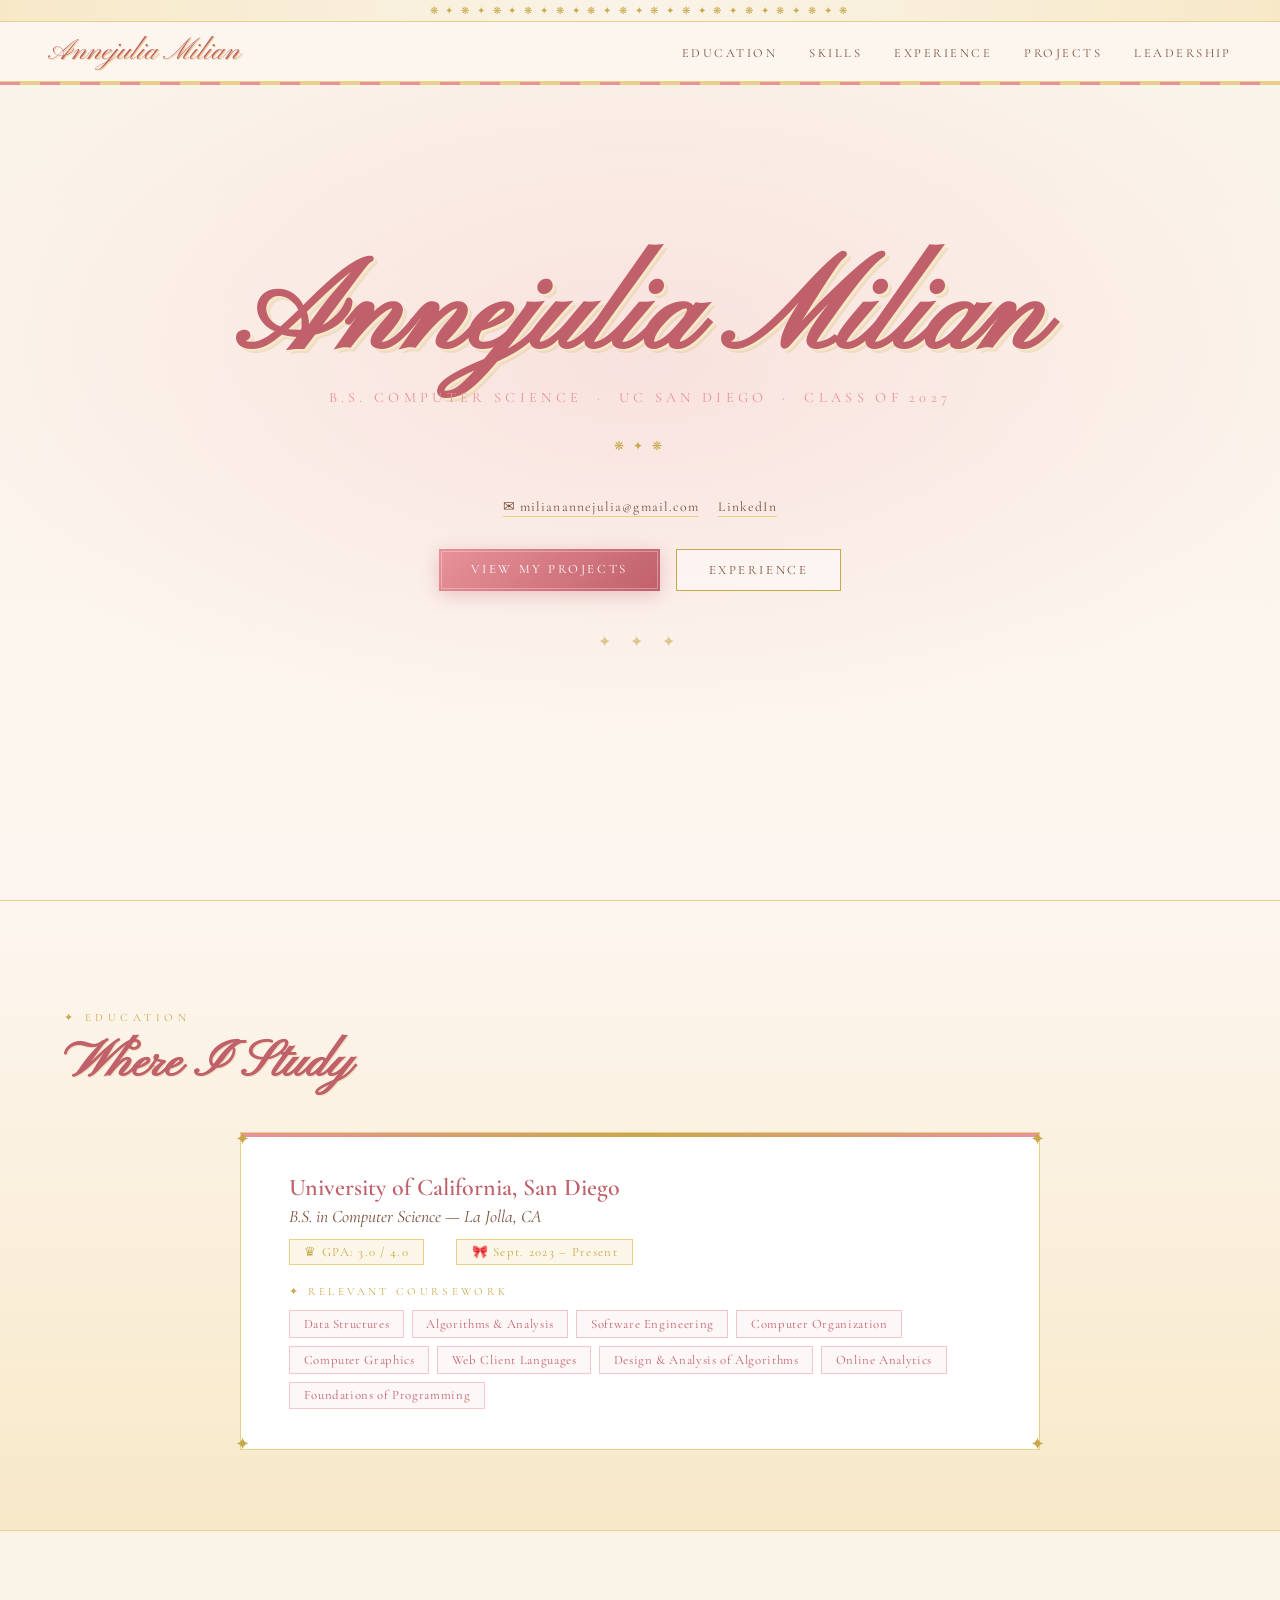
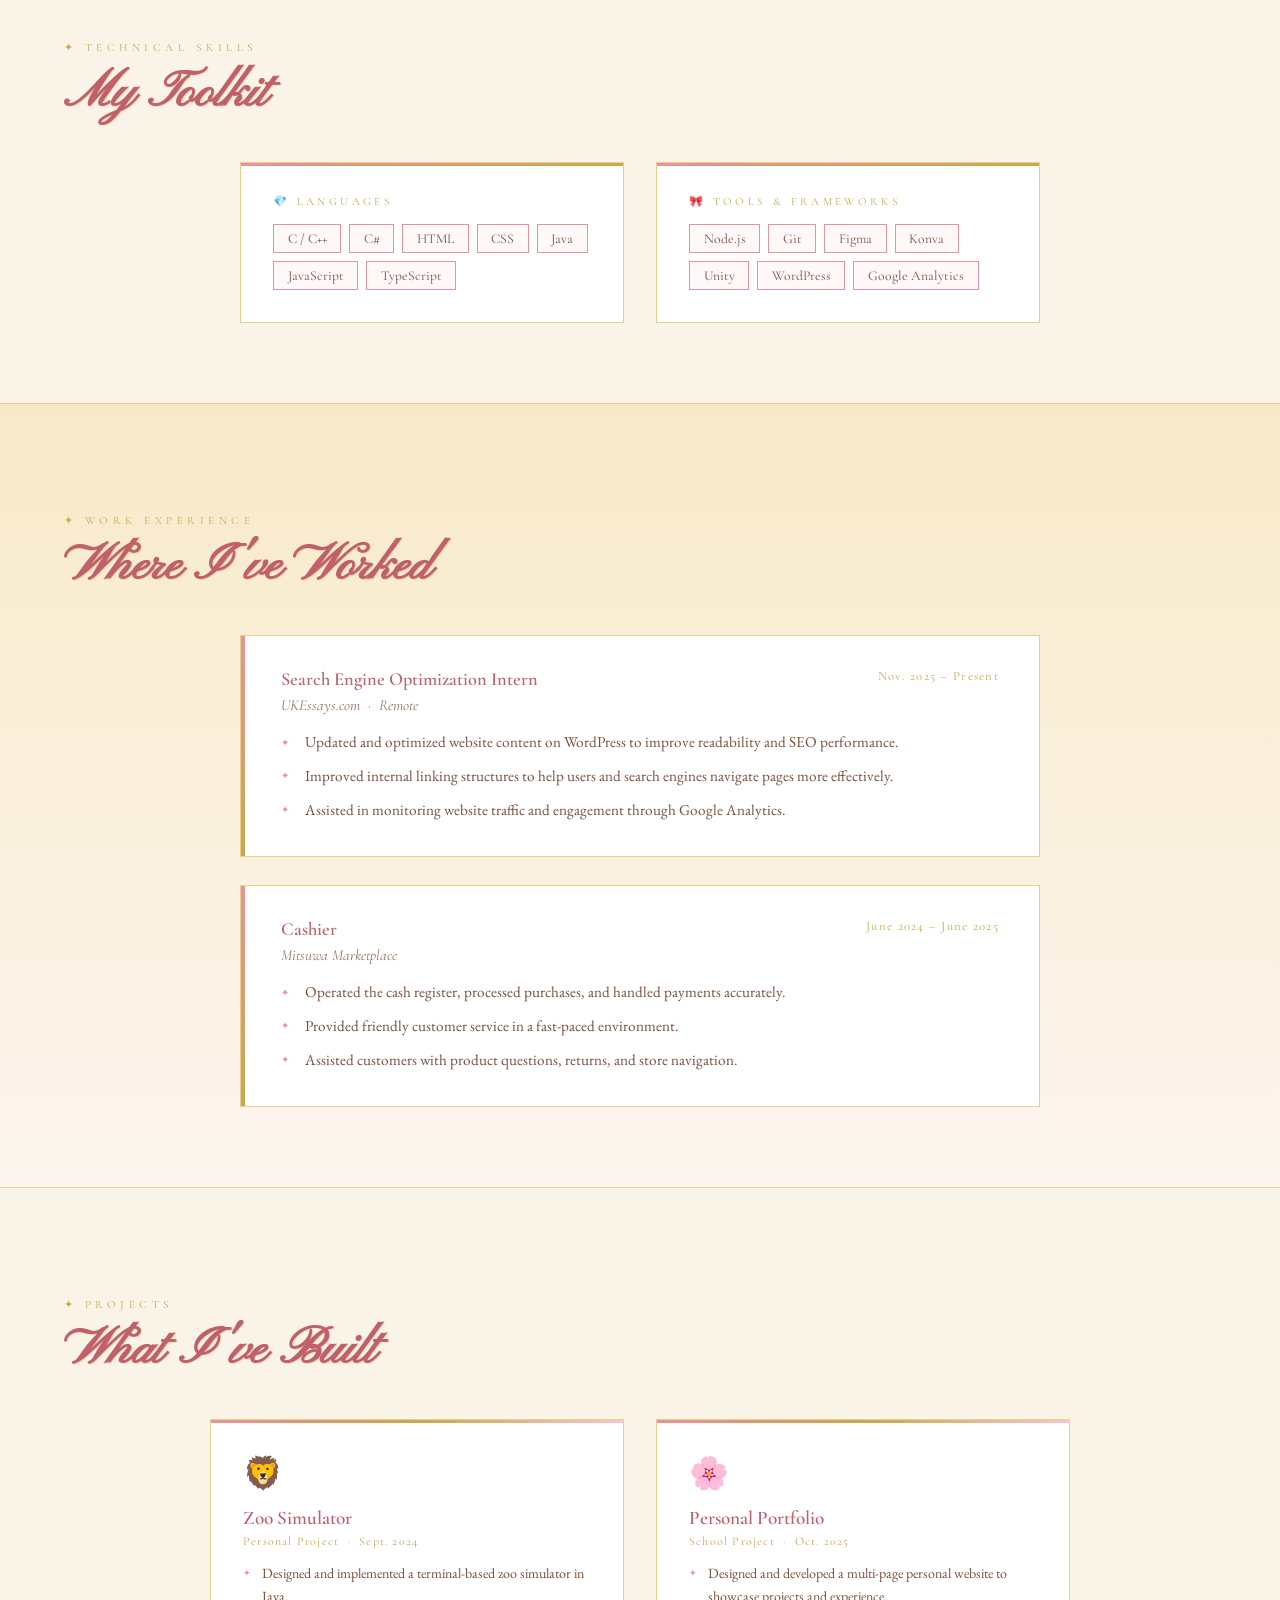
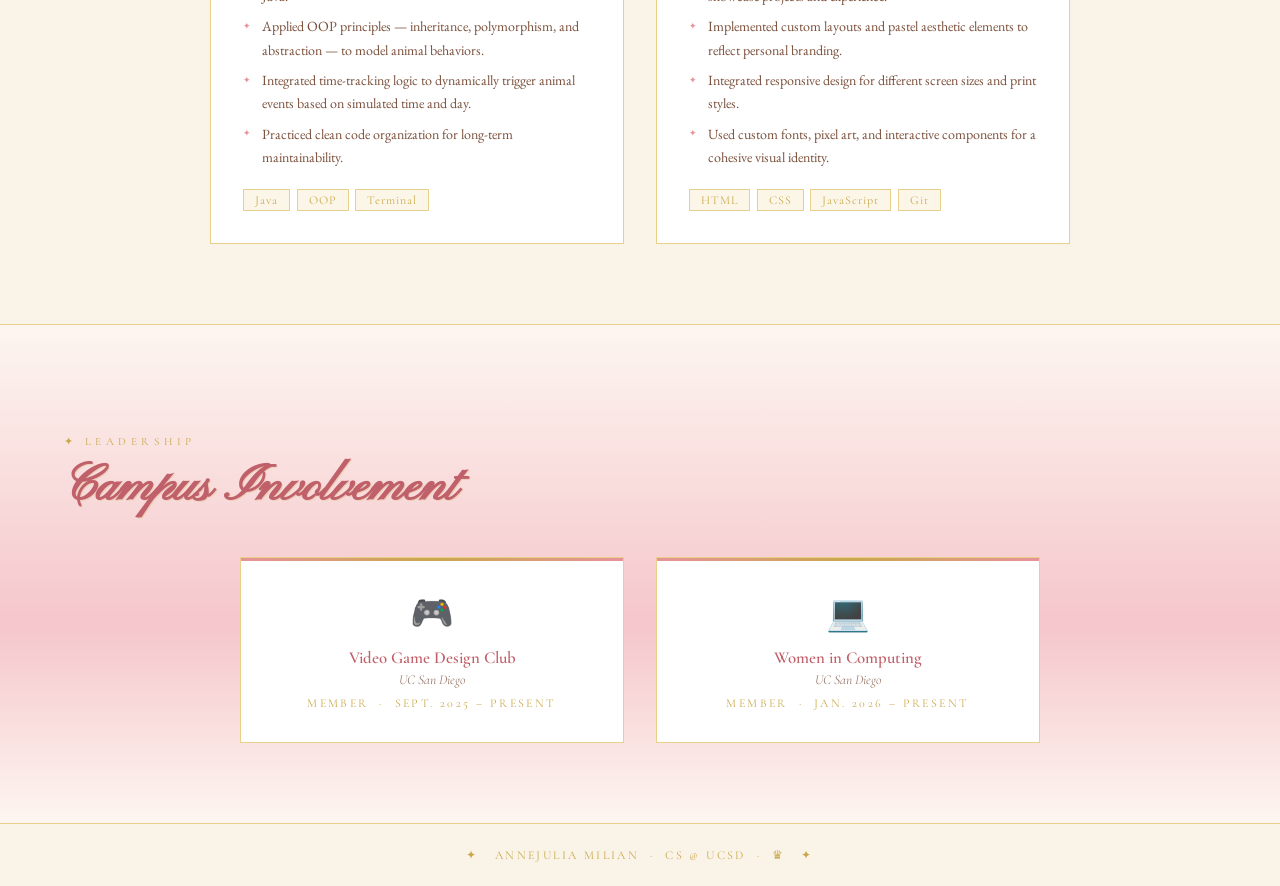
==== index.html @ 778e9aae "Add files via upload" ====
<!DOCTYPE html>
<html lang="en">
<head>
  <meta charset="UTF-8"/>
  <meta name="viewport" content="width=device-width, initial-scale=1.0"/>
  <title>Annejulia Milian Personal Portfolio</title>
  <link href="https://fonts.googleapis.com/css2?family=Cormorant+Garamond:ital,wght@0,300;0,400;0,600;1,300;1,400&family=EB+Garamond:ital,wght@0,400;1,400&family=Pinyon+Script&display=swap" rel="stylesheet"/>
  <link rel="stylesheet" href="./stylesheet.css">
  <link rel="icon" type="image/x-icon" href="./favicon.ico">
</head>
<body>
  <nav>
    <a href="#hero" class="nav-logo">Annejulia Milian</a>
    <ul class="nav-links">
      <li><a href="#education">Education</a></li>
      <li><a href="#skills">Skills</a></li>
      <li><a href="#experience">Experience</a></li>
      <li><a href="#projects">Projects</a></li>
      <li><a href="#leadership">Leadership</a></li>
    </ul>
  </nav>

  <!-- HERO -->
  <section id="hero">
    <h1>Annejulia Milian</h1>
    <p class="hero-sub">B.S. Computer Science &nbsp;·&nbsp; UC San Diego &nbsp;·&nbsp; Class of 2027</p>

    <div class="hero-divider">
      <span class="divider-gem">❋ ✦ ❋</span>
    </div>

    <div class="hero-contact fade-up delay-1">
      <a href="mailto:milianannejulia@gmail.com">✉ milianannejulia@gmail.com</a>
      <a href="https://www.linkedin.com/in/annejulia-milian-a82b42223/">LinkedIn</a>
    </div>

    <div class="nav-cta-row fade-up delay-2">
      <a href="#projects" class="btn btn-filled">View My Projects</a>
      <a href="#experience" class="btn btn-outline">Experience</a>
    </div>
    <div class="ornament" style="margin-top:2.5rem">✦ ✦ ✦</div>
  </section>

  <!-- EDUCATION -->
  <section id="education">
    <p class="section-label fade-up">✦ Education</p>
    <h2 class="section-title fade-up delay-1">Where I Study</h2>
    <div class="edu-card fade-up delay-2">
      <span class="corner tl">✦</span>
      <span class="corner tr">✦</span>
      <span class="corner bl">✦</span>
      <span class="corner br">✦</span>
      <div class="edu-school">University of California, San Diego</div>
      <div class="edu-degree">B.S. in Computer Science — La Jolla, CA</div>
      <div class="edu-meta">
        <span class="meta-pill">♛ GPA: 3.0 / 4.0</span>
        <span class="meta-pill">🎀 Sept. 2023 – Present</span>
      </div>
      <div class="courses-label">✦ Relevant Coursework</div>
      <div class="course-tags">
        <span class="course-tag">Data Structures</span>
        <span class="course-tag">Algorithms & Analysis</span>
        <span class="course-tag">Software Engineering</span>
        <span class="course-tag">Computer Organization</span>
        <span class="course-tag">Computer Graphics</span>
        <span class="course-tag">Web Client Languages</span>
        <span class="course-tag">Design & Analysis of Algorithms</span>
        <span class="course-tag">Online Analytics</span>
        <span class="course-tag">Foundations of Programming</span>
      </div>
    </div>
  </section>

  <!-- SKILLS -->
  <section id="skills">
    <p class="section-label fade-up">✦ Technical Skills</p>
    <h2 class="section-title fade-up delay-1">My Toolkit</h2>
    <div class="skills-grid">
      <div class="skill-card fade-up delay-1">
        <div class="skill-card-title">💎 Languages</div>
        <div class="skill-list">
          <span class="skill-badge">C / C++</span>
          <span class="skill-badge">C#</span>
          <span class="skill-badge">HTML</span>
          <span class="skill-badge">CSS</span>
          <span class="skill-badge">Java</span>
          <span class="skill-badge">JavaScript</span>
          <span class="skill-badge">TypeScript</span>
        </div>
      </div>
      <div class="skill-card fade-up delay-2">
        <div class="skill-card-title">🎀 Tools & Frameworks</div>
        <div class="skill-list">
          <span class="skill-badge">Node.js</span>
          <span class="skill-badge">Git</span>
          <span class="skill-badge">Figma</span>
          <span class="skill-badge">Konva</span>
          <span class="skill-badge">Unity</span>
          <span class="skill-badge">WordPress</span>
          <span class="skill-badge">Google Analytics</span>
        </div>
      </div>
    </div>
  </section>

  <!-- EXPERIENCE -->
  <section id="experience">
    <p class="section-label fade-up">✦ Work Experience</p>
    <h2 class="section-title fade-up delay-1">Where I've Worked</h2>
    <div class="exp-list">

      <div class="exp-card fade-up delay-1">
        <div class="exp-header">
          <span class="exp-role">Search Engine Optimization Intern</span>
          <span class="exp-date">Nov. 2025 – Present</span>
        </div>
        <div class="exp-company">UKEssays.com &nbsp;·&nbsp; Remote</div>
        <ul class="exp-bullets">
          <li>Updated and optimized website content on WordPress to improve readability and SEO performance.</li>
          <li>Improved internal linking structures to help users and search engines navigate pages more effectively.</li>
          <li>Assisted in monitoring website traffic and engagement through Google Analytics.</li>
        </ul>
      </div>

      <div class="exp-card fade-up delay-2">
        <div class="exp-header">
          <span class="exp-role">Cashier</span>
          <span class="exp-date">June 2024 – June 2025</span>
        </div>
        <div class="exp-company">Mitsuwa Marketplace</div>
        <ul class="exp-bullets">
          <li>Operated the cash register, processed purchases, and handled payments accurately.</li>
          <li>Provided friendly customer service in a fast-paced environment.</li>
          <li>Assisted customers with product questions, returns, and store navigation.</li>
        </ul>
      </div>

    </div>
  </section>

  <!-- PROJECTS -->
  <section id="projects">
    <p class="section-label fade-up">✦ Projects</p>
    <h2 class="section-title fade-up delay-1">What I've Built</h2>
    <div class="proj-grid">

      <div class="proj-card fade-up delay-1">
        <span class="proj-icon">🦁</span>
        <div class="proj-title">Zoo Simulator</div>
        <div class="proj-date">Personal Project &nbsp;·&nbsp; Sept. 2024</div>
        <ul class="proj-bullets">
          <li>Designed and implemented a terminal-based zoo simulator in Java.</li>
          <li>Applied OOP principles — inheritance, polymorphism, and abstraction — to model animal behaviors.</li>
          <li>Integrated time-tracking logic to dynamically trigger animal events based on simulated time and day.</li>
          <li>Practiced clean code organization for long-term maintainability.</li>
        </ul>
        <div class="proj-tags">
          <span class="proj-tag">Java</span>
          <span class="proj-tag">OOP</span>
          <span class="proj-tag">Terminal</span>
        </div>
      </div>

      <div class="proj-card fade-up delay-2">
        <span class="proj-icon">🌸</span>
        <div class="proj-title">Personal Portfolio</div>
        <div class="proj-date">School Project &nbsp;·&nbsp; Oct. 2025</div>
        <ul class="proj-bullets">
          <li>Designed and developed a multi-page personal website to showcase projects and experience.</li>
          <li>Implemented custom layouts and pastel aesthetic elements to reflect personal branding.</li>
          <li>Integrated responsive design for different screen sizes and print styles.</li>
          <li>Used custom fonts, pixel art, and interactive components for a cohesive visual identity.</li>
        </ul>
        <div class="proj-tags">
          <span class="proj-tag">HTML</span>
          <span class="proj-tag">CSS</span>
          <span class="proj-tag">JavaScript</span>
          <span class="proj-tag">Git</span>
        </div>
      </div>

    </div>
  </section>

  <!-- LEADERSHIP -->
  <section id="leadership">
    <p class="section-label fade-up">✦ Leadership</p>
    <h2 class="section-title fade-up delay-1">Campus Involvement</h2>
    <div class="lead-grid">

      <div class="lead-card fade-up delay-1">
        <span class="lead-icon">🎮</span>
        <div class="lead-org">Video Game Design Club</div>
        <div class="lead-school">UC San Diego</div>
        <div class="lead-role">Member &nbsp;·&nbsp; Sept. 2025 – Present</div>
      </div>

      <div class="lead-card fade-up delay-2">
        <span class="lead-icon">💻</span>
        <div class="lead-org">Women in Computing</div>
        <div class="lead-school">UC San Diego</div>
        <div class="lead-role">Member &nbsp;·&nbsp; Jan. 2026 – Present</div>
      </div>

    </div>
  </section>

  <footer>
    <p>✦ &nbsp; Annejulia Milian &nbsp;·&nbsp; CS @ UCSD &nbsp;·&nbsp; ♛ &nbsp; ✦</p>
  </footer>

  <script>
    const observer = new IntersectionObserver((entries) => {
      entries.forEach(entry => {
        if (entry.isIntersecting) {
          entry.target.style.animationPlayState = 'running';
          observer.unobserve(entry.target);
        }
      });
    }, { threshold: 0.12 });

    document.querySelectorAll('.fade-up').forEach(el => observer.observe(el));
  </script>
</body>
</html>
---- stylesheet.css ----
:root {
      --blush: #f5c6cb;
      --rose: #e8929a;
      --deep-rose: #c0606a;
      --cream: #fdf6f0;
      --ivory: #faf3e8;
      --gold: #c9a84c;
      --gold-light: #e8d08a;
      --champagne: #f7e9c8;
      --brown: #7a4f3a;
      --lace: rgba(255,255,255,0.6);
    }

    *, *::before, *::after { box-sizing: border-box; margin: 0; padding: 0; }
    html { scroll-behavior: smooth; }

    body {
      background-color: var(--cream);
      color: var(--brown);
      font-family: 'EB Garamond', serif;
      cursor: url("data:image/svg+xml,%3Csvg xmlns='http://www.w3.org/2000/svg' width='24' height='24'%3E%3Ccircle cx='12' cy='12' r='4' fill='%23e8929a' opacity='0.8'/%3E%3Ccircle cx='12' cy='12' r='7' stroke='%23c9a84c' stroke-width='1' fill='none'/%3E%3C/svg%3E") 12 12, auto;
      overflow-x: hidden;
    }

    body::before {
      content: '';
      position: fixed;
      inset: 0;
      background-image:
        radial-gradient(circle at 20% 20%, rgba(232,146,154,0.08) 0%, transparent 50%),
        radial-gradient(circle at 80% 80%, rgba(201,168,76,0.06) 0%, transparent 50%);
      pointer-events: none;
      z-index: 0;
    }

    body::after {
      content: '❋ ✦ ❋ ✦ ❋ ✦ ❋ ✦ ❋ ✦ ❋ ✦ ❋ ✦ ❋ ✦ ❋ ✦ ❋ ✦ ❋ ✦ ❋ ✦ ❋ ✦ ❋';
      position: fixed;
      top: 0; left: 0; right: 0;
      text-align: center;
      font-size: 0.6rem;
      color: var(--gold);
      letter-spacing: 0.3em;
      padding: 4px 0;
      background: linear-gradient(90deg, var(--champagne), var(--ivory), var(--champagne));
      border-bottom: 1px solid var(--gold-light);
      z-index: 200;
    }

    /* ── PEARLS ── */
    .pearl {
      position: fixed;
      border-radius: 50%;
      background: radial-gradient(circle at 35% 35%, #fff 0%, var(--blush) 40%, #d4a0a6 100%);
      box-shadow: inset -2px -2px 4px rgba(0,0,0,0.1), 0 2px 8px rgba(232,146,154,0.3);
      animation: float-pearl linear infinite;
      pointer-events: none;
      z-index: 1;
      opacity: 0;
    }
    .pearl:nth-child(1)  { width:12px; height:12px; left:5%;  animation-duration:18s; animation-delay:0s;  }
    .pearl:nth-child(2)  { width:8px;  height:8px;  left:15%; animation-duration:22s; animation-delay:3s;  }
    .pearl:nth-child(3)  { width:14px; height:14px; left:28%; animation-duration:16s; animation-delay:6s;  }
    .pearl:nth-child(4)  { width:6px;  height:6px;  left:42%; animation-duration:20s; animation-delay:1s;  }
    .pearl:nth-child(5)  { width:10px; height:10px; left:58%; animation-duration:24s; animation-delay:4s;  }
    .pearl:nth-child(6)  { width:16px; height:16px; left:68%; animation-duration:19s; animation-delay:8s;  }
    .pearl:nth-child(7)  { width:7px;  height:7px;  left:78%; animation-duration:21s; animation-delay:2s;  }
    .pearl:nth-child(8)  { width:11px; height:11px; left:88%; animation-duration:17s; animation-delay:5s;  }

    @keyframes float-pearl {
      0%   { bottom:-20px; opacity:0; transform:translateX(0); }
      10%  { opacity:0.7; }
      90%  { opacity:0.5; }
      100% { bottom:110vh; opacity:0; transform:translateX(25px); }
    }

    /* ── NAV ── */
    nav {
      position: fixed;
      top: 22px; left: 0; right: 0;
      height: 60px;
      display: flex;
      align-items: center;
      justify-content: space-between;
      padding: 0 3rem;
      background: rgba(253,246,240,0.95);
      border-bottom: 1px solid var(--gold-light);
      backdrop-filter: blur(10px);
      z-index: 100;
    }

    nav::after {
      content: '';
      position: absolute;
      bottom: -4px; left: 0; right: 0;
      height: 3px;
      background: repeating-linear-gradient(90deg,
        var(--rose) 0, var(--rose) 20px,
        var(--gold-light) 20px, var(--gold-light) 40px
      );
    }

    .nav-logo {
      font-family: 'Pinyon Script', cursive;
      font-size: 1.9rem;
      color: var(--deep-rose);
      text-decoration: none;
      text-shadow: 1px 1px 0 var(--gold-light);
    }

    .nav-links { display:flex; gap:2rem; list-style:none; }

    .nav-links a {
      font-family: 'Cormorant Garamond', serif;
      font-size: 0.78rem;
      letter-spacing: 0.2em;
      text-transform: uppercase;
      color: var(--brown);
      text-decoration: none;
      position: relative;
      transition: color 0.3s;
    }

    .nav-links a::after {
      content: '';
      position: absolute;
      bottom: -3px; left: 0; right: 0;
      height: 1px;
      background: var(--rose);
      transform: scaleX(0);
      transition: transform 0.3s;
    }

    .nav-links a:hover { color: var(--deep-rose); }
    .nav-links a:hover::after { transform: scaleX(1); }

    /* ── SECTIONS ── */
    section {
      position: relative;
      z-index: 2;
      padding: 110px 5vw 5rem;
    }

    section + section { border-top: 1px solid var(--gold-light); }

    .section-label {
      font-family: 'Cormorant Garamond', serif;
      font-size: 0.7rem;
      letter-spacing: 0.4em;
      text-transform: uppercase;
      color: var(--gold);
      margin-bottom: 0.75rem;
    }

    h2.section-title {
      font-family: 'Pinyon Script', cursive;
      font-size: clamp(2.2rem, 4vw, 3.8rem);
      color: var(--deep-rose);
      line-height: 1.1;
      margin-bottom: 2.5rem;
      text-shadow: 1px 1px 0 rgba(201,168,76,0.25);
    }

    .ornament {
      text-align: center;
      color: var(--gold);
      font-size: 1rem;
      letter-spacing: 0.5em;
      margin: 1.5rem 0;
      opacity: 0.6;
    }

    /* ── HERO ── */
    #hero {
      min-height: 100vh;
      display: flex;
      flex-direction: column;
      justify-content: center;
      align-items: center;
      text-align: center;
      background:
        radial-gradient(ellipse 80% 60% at 50% 40%, rgba(245,198,203,0.4) 0%, transparent 70%),
        linear-gradient(180deg, var(--ivory) 0%, var(--cream) 100%);
    }

    .crown { font-size: 2.8rem; animation: crown-sway 4s ease-in-out infinite; display:block; margin-bottom:0.4rem; }

    @keyframes crown-sway {
      0%,100% { transform: rotate(-3deg) translateY(0); }
      50%      { transform: rotate(3deg) translateY(-6px); }
    }

    .hero-pretitle {
      font-family: 'Cormorant Garamond', serif;
      font-size: 0.75rem;
      letter-spacing: 0.4em;
      text-transform: uppercase;
      color: var(--gold);
      margin-bottom: 0.8rem;
    }

    h1 {
      font-family: 'Pinyon Script', cursive;
      font-size: clamp(4rem, 10vw, 8.5rem);
      color: var(--deep-rose);
      line-height: 1;
      text-shadow: 2px 2px 0 var(--champagne), 4px 4px 0 rgba(201,168,76,0.2);
      animation: fadeUp 1.2s ease both;
    }

    .hero-sub {
      font-family: 'Cormorant Garamond', serif;
      font-size: 0.9rem;
      letter-spacing: 0.3em;
      color: var(--rose);
      text-transform: uppercase;
      margin: 0.4rem 0 1.5rem;
      animation: fadeUp 1.2s ease 0.2s both;
    }

    .hero-divider {
      display: flex; align-items: center; justify-content: center;
      gap: 1rem; margin: 0.5rem auto 1.5rem; max-width: 360px;
    }
    .hero-divider::before, .hero-divider::after {
      content: ''; flex:1; height:1px;
      background: linear-gradient(90deg, transparent, var(--gold), transparent);
    }
    .divider-gem { color: var(--gold); font-size: 0.75rem; letter-spacing: 0.3em; }

    .hero-contact {
      display: flex;
      flex-wrap: wrap;
      justify-content: center;
      gap: 1.2rem;
      margin: 1.25rem 0 2rem;
      animation: fadeUp 1.2s ease 0.4s both;
    }

    .hero-contact a {
      font-family: 'Cormorant Garamond', serif;
      font-size: 0.85rem;
      letter-spacing: 0.08em;
      color: var(--brown);
      text-decoration: none;
      border-bottom: 1px solid var(--gold-light);
      padding-bottom: 1px;
      transition: color 0.2s, border-color 0.2s;
    }
    .hero-contact a:hover { color: var(--deep-rose); border-color: var(--rose); }

    .nav-cta-row {
      display: flex; gap: 1rem; flex-wrap: wrap; justify-content: center;
      animation: fadeUp 1.2s ease 0.5s both;
    }

    .btn {
      display: inline-block;
      padding: 0.75rem 2rem;
      font-family: 'Cormorant Garamond', serif;
      font-size: 0.8rem;
      letter-spacing: 0.2em;
      text-transform: uppercase;
      text-decoration: none;
      transition: transform 0.2s, box-shadow 0.2s;
      position: relative;
    }

    .btn-filled {
      background: linear-gradient(135deg, var(--rose), var(--deep-rose));
      color: white;
      box-shadow: 0 4px 18px rgba(192,96,106,0.3);
    }
    .btn-filled::before { content:''; position:absolute; inset:2px; border:1px solid rgba(255,255,255,0.3); }
    .btn-filled:hover { transform:translateY(-2px); box-shadow:0 8px 24px rgba(192,96,106,0.4); }

    .btn-outline {
      border: 1px solid var(--gold);
      color: var(--brown);
      background: rgba(255,255,255,0.4);
    }
    .btn-outline:hover { background: var(--champagne); transform:translateY(-2px); }

    /* ── EDUCATION ── */
    #education {
      background: linear-gradient(180deg, var(--cream) 0%, var(--champagne) 100%);
    }

    .edu-card {
      max-width: 800px;
      margin: 0 auto;
      background: white;
      border: 1px solid var(--gold-light);
      padding: 2.5rem 3rem;
      position: relative;
    }

    .edu-card::before {
      content: '';
      position: absolute;
      top: 0; left: 0; right: 0;
      height: 4px;
      background: linear-gradient(90deg, var(--rose), var(--gold), var(--rose));
    }

    .corner { position:absolute; color:var(--gold); font-size:1.1rem; }
    .corner.tl { top:-6px; left:-6px; }
    .corner.tr { top:-6px; right:-6px; }
    .corner.bl { bottom:-6px; left:-6px; }
    .corner.br { bottom:-6px; right:-6px; }

    .edu-school {
      font-family: 'Cormorant Garamond', serif;
      font-size: 1.5rem;
      font-weight: 600;
      color: var(--deep-rose);
      margin-bottom: 0.25rem;
    }

    .edu-degree {
      font-family: 'Cormorant Garamond', serif;
      font-style: italic;
      font-size: 1.1rem;
      color: var(--brown);
      margin-bottom: 0.5rem;
    }

    .edu-meta {
      display: flex;
      gap: 2rem;
      margin: 0.75rem 0 1.25rem;
      flex-wrap: wrap;
    }

    .meta-pill {
      display: flex;
      align-items: center;
      gap: 0.4rem;
      font-family: 'Cormorant Garamond', serif;
      font-size: 0.8rem;
      letter-spacing: 0.1em;
      color: var(--gold);
      border: 1px solid var(--gold-light);
      padding: 0.25rem 0.9rem;
      background: rgba(247,233,200,0.4);
    }

    .courses-label {
      font-family: 'Cormorant Garamond', serif;
      font-size: 0.7rem;
      letter-spacing: 0.3em;
      text-transform: uppercase;
      color: var(--gold);
      margin-bottom: 0.75rem;
    }

    .course-tags {
      display: flex;
      flex-wrap: wrap;
      gap: 0.5rem;
    }

    .course-tag {
      padding: 0.3rem 0.85rem;
      border: 1px solid var(--blush);
      background: rgba(245,198,203,0.15);
      font-family: 'Cormorant Garamond', serif;
      font-size: 0.8rem;
      color: var(--deep-rose);
      letter-spacing: 0.05em;
    }

    /* ── SKILLS ── */
    #skills {
      background: var(--ivory);
    }

    .skills-grid {
      display: grid;
      grid-template-columns: 1fr 1fr;
      gap: 2rem;
      max-width: 800px;
      margin: 0 auto;
    }

    .skill-card {
      background: white;
      border: 1px solid var(--gold-light);
      padding: 2rem;
      position: relative;
      transition: transform 0.3s;
    }

    .skill-card:hover { transform: translateY(-4px); }

    .skill-card::before {
      content: '';
      position: absolute;
      top: 0; left: 0; right: 0;
      height: 3px;
      background: linear-gradient(90deg, var(--rose), var(--gold));
    }

    .skill-card-title {
      font-family: 'Cormorant Garamond', serif;
      font-size: 0.7rem;
      letter-spacing: 0.3em;
      text-transform: uppercase;
      color: var(--gold);
      margin-bottom: 1rem;
    }

    .skill-list {
      display: flex;
      flex-wrap: wrap;
      gap: 0.5rem;
    }

    .skill-badge {
      padding: 0.3rem 0.85rem;
      font-family: 'Cormorant Garamond', serif;
      font-size: 0.85rem;
      color: var(--brown);
      border: 1px solid var(--rose);
      background: rgba(245,198,203,0.12);
      transition: background 0.2s, color 0.2s;
    }

    .skill-badge:hover {
      background: var(--rose);
      color: white;
    }

    /* ── EXPERIENCE ── */
    #experience {
      background: linear-gradient(180deg, var(--champagne) 0%, var(--cream) 100%);
    }

    .exp-list {
      max-width: 800px;
      margin: 0 auto;
      display: flex;
      flex-direction: column;
      gap: 1.75rem;
    }

    .exp-card {
      background: white;
      border: 1px solid var(--gold-light);
      padding: 2rem 2.5rem;
      position: relative;
      transition: box-shadow 0.3s;
    }

    .exp-card:hover {
      box-shadow: 0 8px 32px rgba(232,146,154,0.15);
    }

    .exp-card::before {
      content: '';
      position: absolute;
      left: 0; top: 0; bottom: 0;
      width: 4px;
      background: linear-gradient(180deg, var(--rose), var(--gold));
    }

    .exp-header {
      display: flex;
      justify-content: space-between;
      align-items: flex-start;
      flex-wrap: wrap;
      gap: 0.5rem;
      margin-bottom: 0.4rem;
    }

    .exp-role {
      font-family: 'Cormorant Garamond', serif;
      font-size: 1.15rem;
      font-weight: 600;
      color: var(--deep-rose);
    }

    .exp-date {
      font-family: 'Cormorant Garamond', serif;
      font-size: 0.8rem;
      letter-spacing: 0.1em;
      color: var(--gold);
      white-space: nowrap;
    }

    .exp-company {
      font-family: 'Cormorant Garamond', serif;
      font-style: italic;
      font-size: 0.95rem;
      color: var(--brown);
      margin-bottom: 1rem;
      opacity: 0.8;
    }

    .exp-bullets {
      list-style: none;
      display: flex;
      flex-direction: column;
      gap: 0.5rem;
    }

    .exp-bullets li {
      font-size: 0.95rem;
      line-height: 1.7;
      padding-left: 1.5rem;
      position: relative;
      color: var(--brown);
    }

    .exp-bullets li::before {
      content: '✦';
      position: absolute;
      left: 0;
      color: var(--rose);
      font-size: 0.6rem;
      top: 0.45em;
    }

    /* ── PROJECTS ── */
    #projects {
      background: var(--ivory);
    }

    .proj-grid {
      display: grid;
      grid-template-columns: 1fr 1fr;
      gap: 2rem;
      max-width: 860px;
      margin: 0 auto;
    }

    .proj-card {
      background: white;
      border: 1px solid var(--gold-light);
      padding: 2rem;
      position: relative;
      transition: transform 0.3s, box-shadow 0.3s;
    }

    .proj-card:hover {
      transform: translateY(-5px);
      box-shadow: 0 12px 36px rgba(192,96,106,0.15);
    }

    .proj-card::before {
      content: '';
      position: absolute;
      top: 0; left: 0; right: 0;
      height: 3px;
      background: linear-gradient(90deg, var(--rose), var(--gold), var(--blush));
    }

    .proj-icon { font-size: 2rem; margin-bottom: 0.75rem; display: block; }

    .proj-title {
      font-family: 'Cormorant Garamond', serif;
      font-size: 1.2rem;
      font-weight: 600;
      color: var(--deep-rose);
      margin-bottom: 0.25rem;
    }

    .proj-date {
      font-family: 'Cormorant Garamond', serif;
      font-size: 0.75rem;
      letter-spacing: 0.1em;
      color: var(--gold);
      margin-bottom: 0.85rem;
    }

    .proj-bullets {
      list-style: none;
      display: flex;
      flex-direction: column;
      gap: 0.45rem;
      margin-bottom: 1.25rem;
    }

    .proj-bullets li {
      font-size: 0.88rem;
      line-height: 1.65;
      padding-left: 1.2rem;
      position: relative;
      color: var(--brown);
    }

    .proj-bullets li::before {
      content: '✦';
      position: absolute;
      left: 0;
      color: var(--rose);
      font-size: 0.55rem;
      top: 0.45em;
    }

    .proj-tags {
      display: flex;
      flex-wrap: wrap;
      gap: 0.4rem;
    }

    .proj-tag {
      padding: 0.2rem 0.7rem;
      border: 1px solid var(--gold-light);
      background: rgba(247,233,200,0.4);
      font-family: 'Cormorant Garamond', serif;
      font-size: 0.75rem;
      letter-spacing: 0.08em;
      color: var(--gold);
    }

    /* ── LEADERSHIP ── */
    #leadership {
      background: linear-gradient(180deg, var(--cream) 0%, var(--blush) 60%, var(--cream) 100%);
    }

    .lead-grid {
      display: grid;
      grid-template-columns: 1fr 1fr;
      gap: 2rem;
      max-width: 800px;
      margin: 0 auto;
    }

    .lead-card {
      background: white;
      border: 1px solid var(--gold-light);
      padding: 2rem;
      text-align: center;
      position: relative;
      transition: transform 0.3s;
    }

    .lead-card:hover { transform: translateY(-4px); }

    .lead-card::before {
      content: '';
      position: absolute;
      top: 0; left: 0; right: 0;
      height: 3px;
      background: linear-gradient(90deg, var(--rose), var(--gold), var(--rose));
    }

    .lead-icon { font-size: 2.2rem; margin-bottom: 0.75rem; display: block; }

    .lead-org {
      font-family: 'Cormorant Garamond', serif;
      font-size: 1.05rem;
      font-weight: 600;
      color: var(--deep-rose);
      margin-bottom: 0.2rem;
    }

    .lead-school {
      font-family: 'Cormorant Garamond', serif;
      font-style: italic;
      font-size: 0.85rem;
      color: var(--brown);
      opacity: 0.75;
      margin-bottom: 0.5rem;
    }

    .lead-role {
      font-family: 'Cormorant Garamond', serif;
      font-size: 0.75rem;
      letter-spacing: 0.2em;
      text-transform: uppercase;
      color: var(--gold);
    }

    /* ── FOOTER ── */
    footer {
      position: relative;
      z-index: 2;
      background: var(--ivory);
      border-top: 1px solid var(--gold-light);
      text-align: center;
      padding: 1.5rem;
    }

    footer p {
      font-family: 'Cormorant Garamond', serif;
      font-size: 0.75rem;
      letter-spacing: 0.2em;
      color: var(--gold);
      text-transform: uppercase;
    }

    /* ── ANIMATIONS ── */
    @keyframes fadeUp {
      from { opacity:0; transform:translateY(24px); }
      to   { opacity:1; transform:translateY(0); }
    }

    .fade-up { opacity:0; animation: fadeUp 0.8s ease forwards; animation-play-state: paused; }
    .delay-1 { animation-delay: 0.15s; }
    .delay-2 { animation-delay: 0.3s; }
    .delay-3 { animation-delay: 0.45s; }
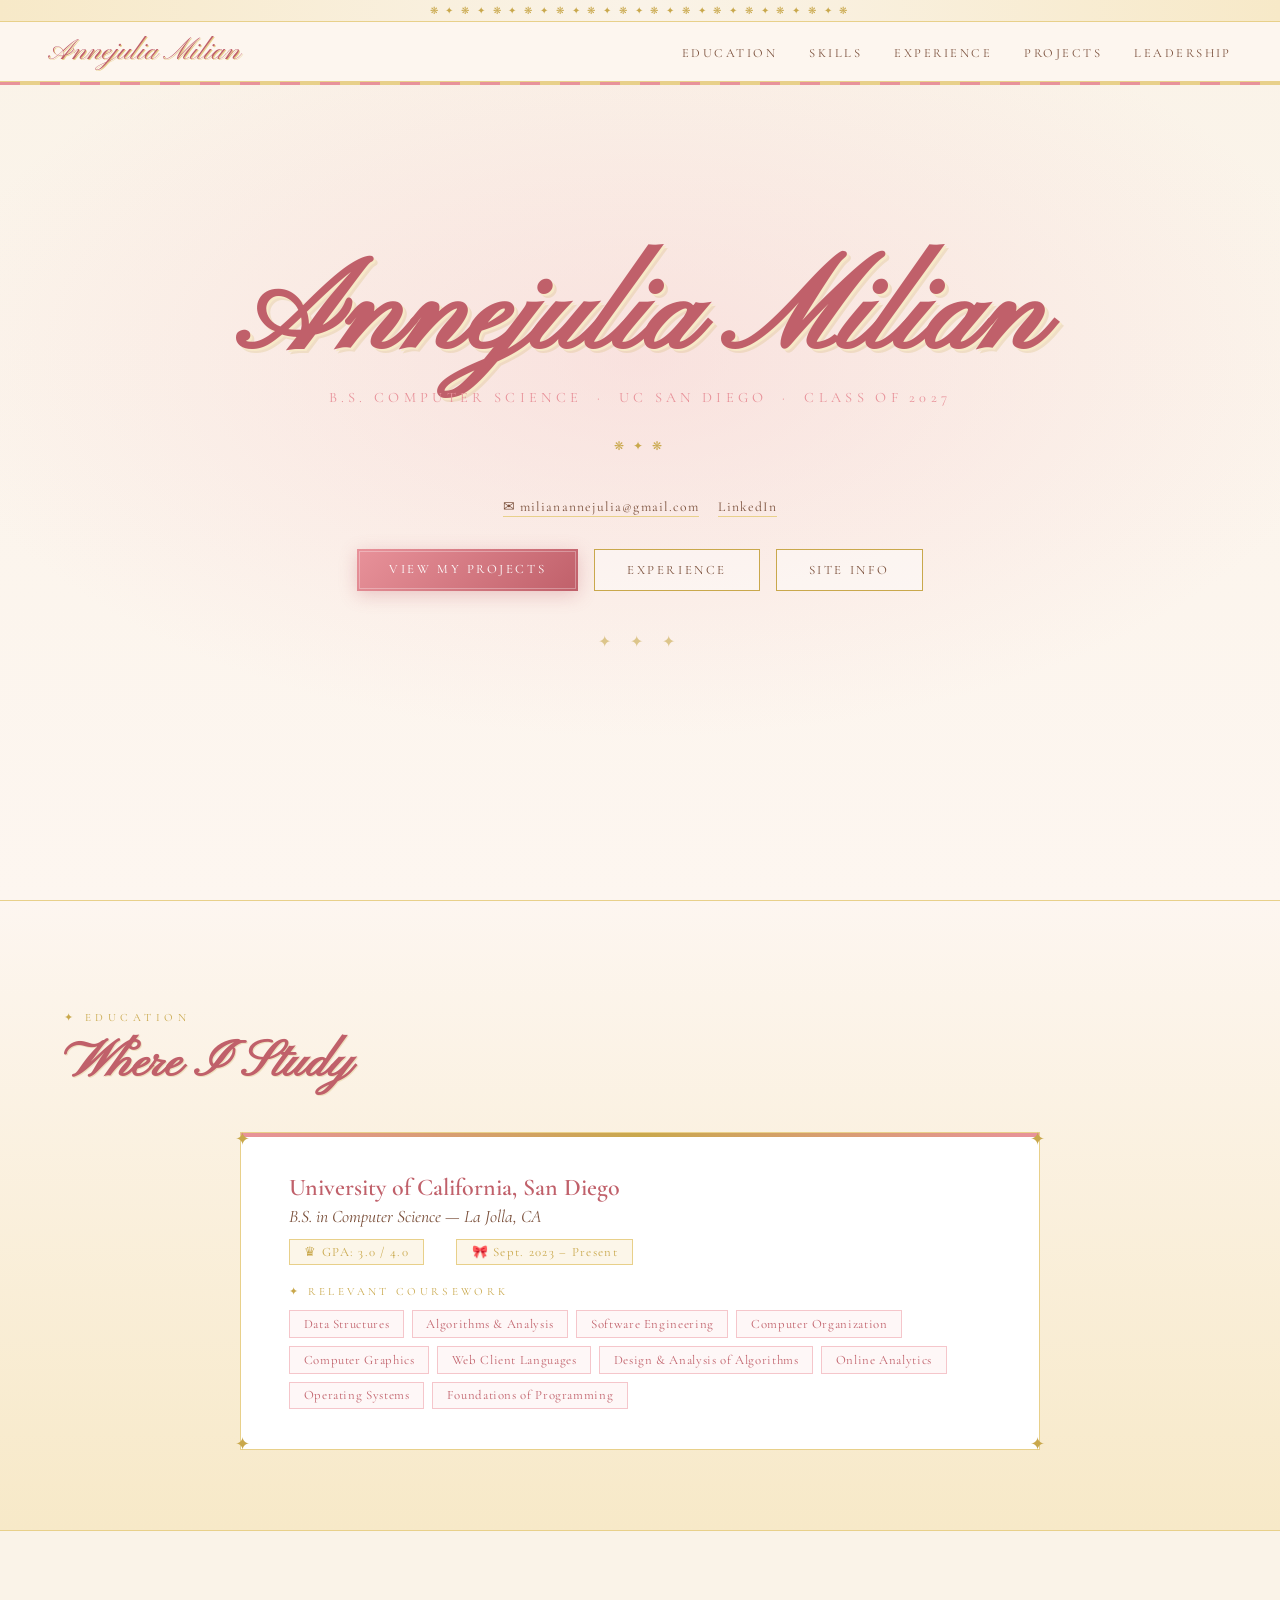
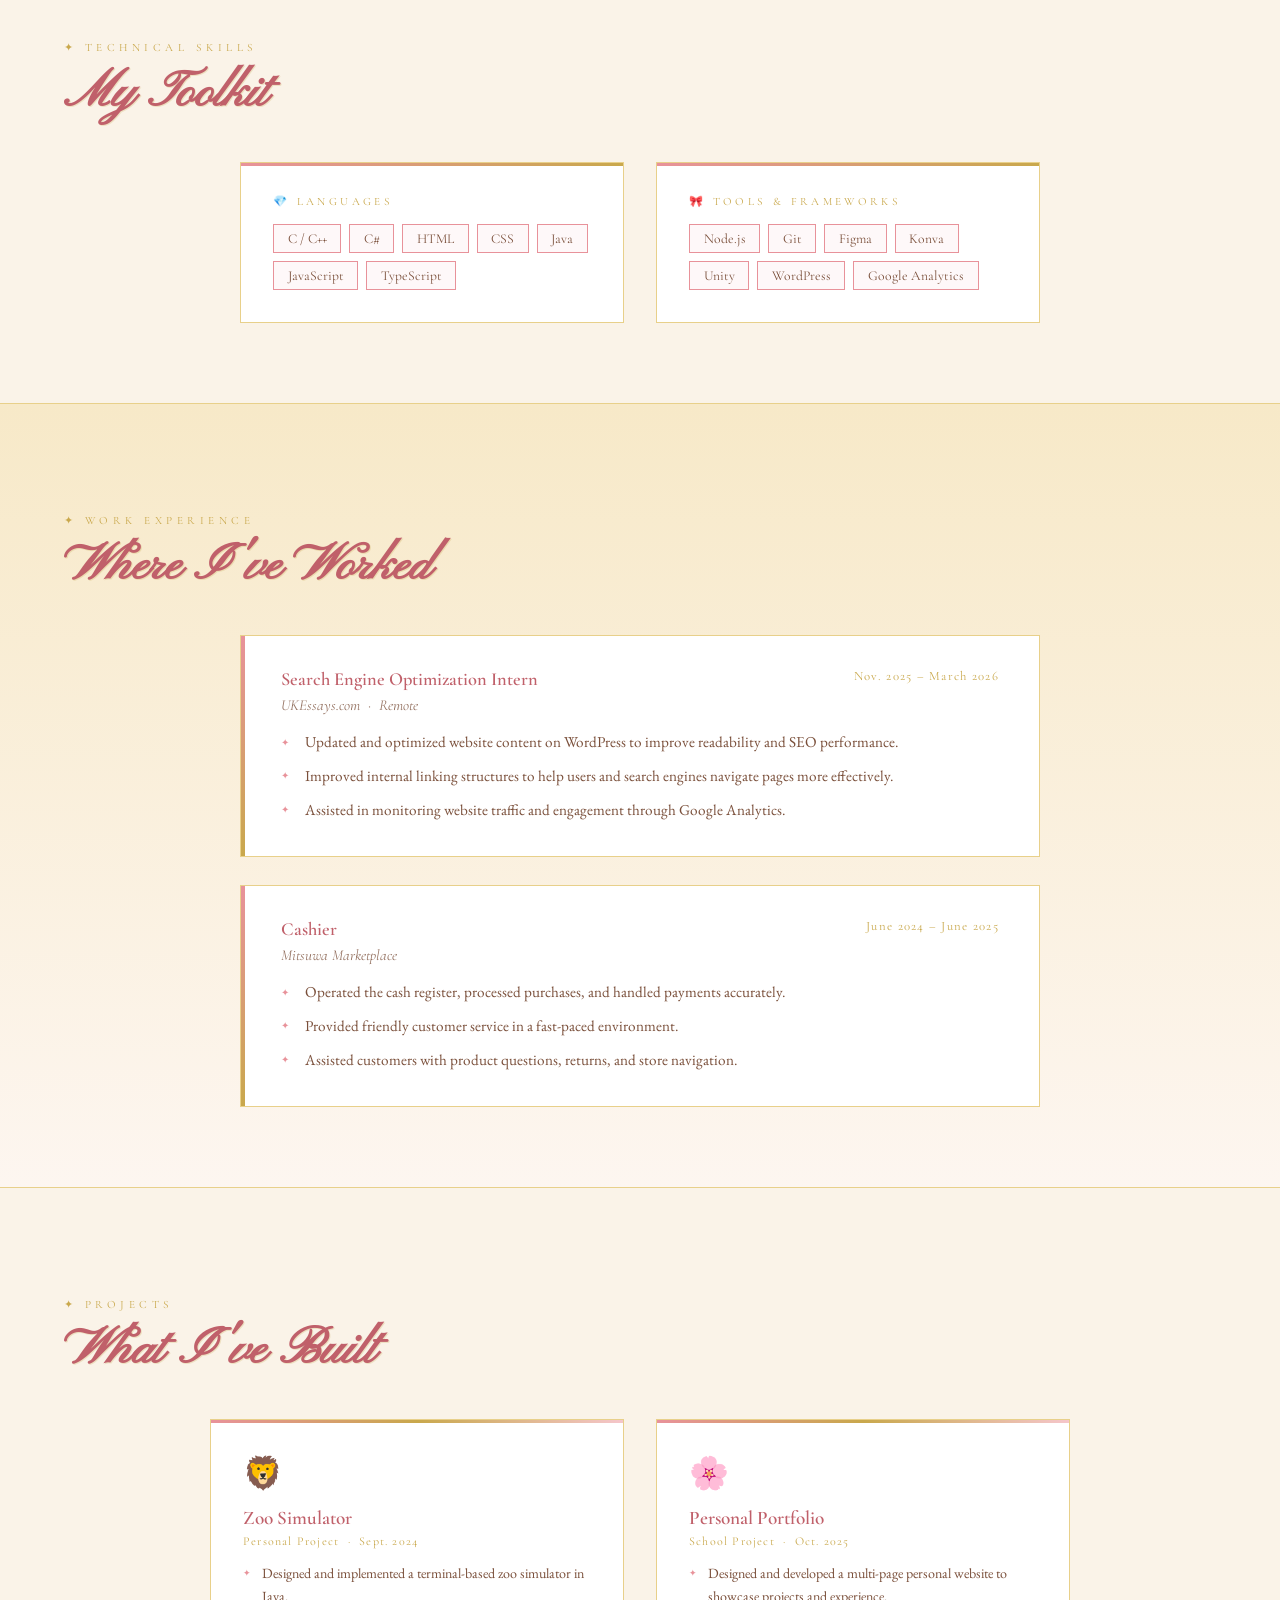
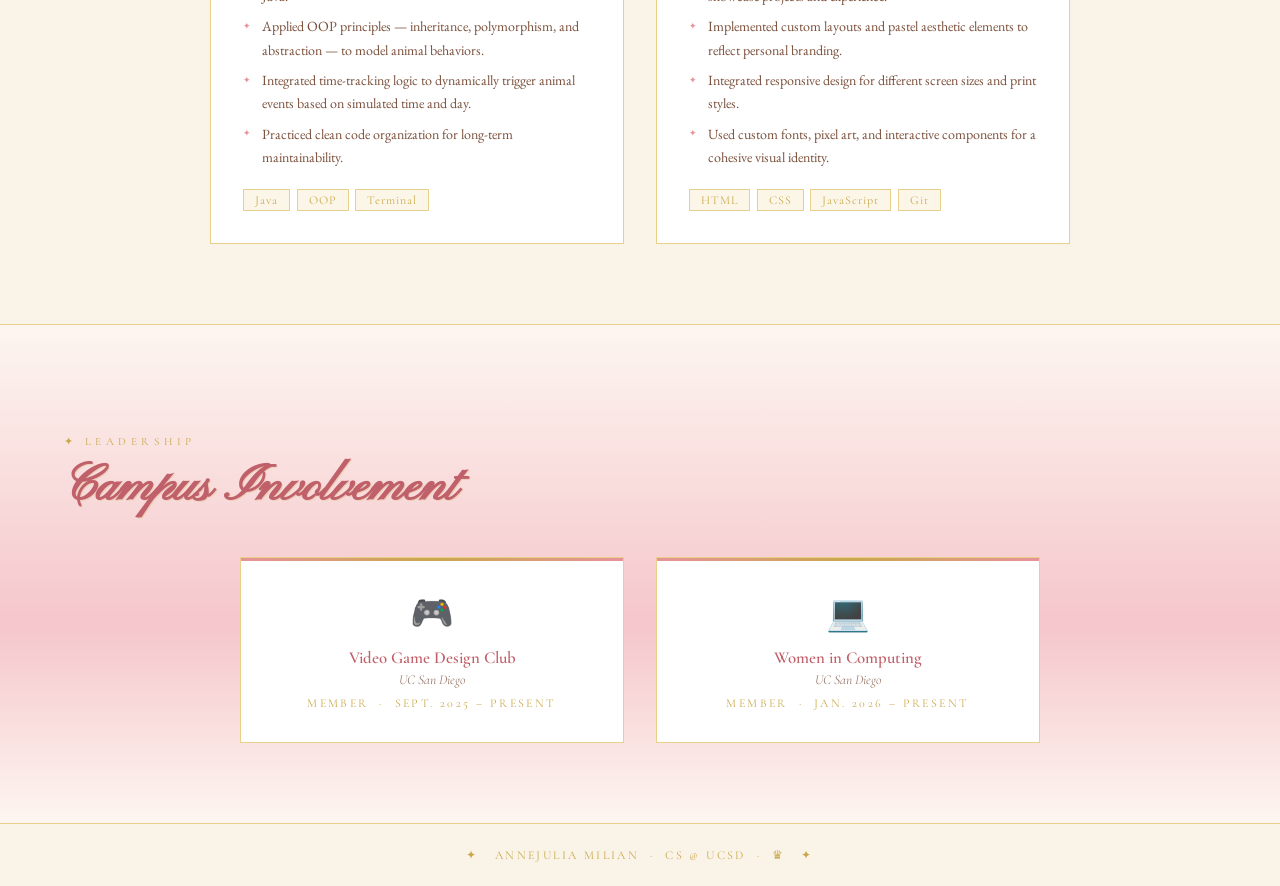
==== commit e18a6555: "Add files via upload" ====
--- a/index.html
+++ b/index.html
@@ -37,6 +37,7 @@
     <div class="nav-cta-row fade-up delay-2">
       <a href="#projects" class="btn btn-filled">View My Projects</a>
       <a href="#experience" class="btn btn-outline">Experience</a>
+      <a href="siteInfo.html" class="btn btn-outline">Site Info</a>
     </div>
     <div class="ornament" style="margin-top:2.5rem">✦ ✦ ✦</div>
   </section>
@@ -66,6 +67,7 @@
         <span class="course-tag">Web Client Languages</span>
         <span class="course-tag">Design & Analysis of Algorithms</span>
         <span class="course-tag">Online Analytics</span>
+        <span class="course-tag">Operating Systems</span>
         <span class="course-tag">Foundations of Programming</span>
       </div>
     </div>
@@ -112,7 +114,7 @@
       <div class="exp-card fade-up delay-1">
         <div class="exp-header">
           <span class="exp-role">Search Engine Optimization Intern</span>
-          <span class="exp-date">Nov. 2025 – Present</span>
+          <span class="exp-date">Nov. 2025 – March 2026</span>
         </div>
         <div class="exp-company">UKEssays.com &nbsp;·&nbsp; Remote</div>
         <ul class="exp-bullets">
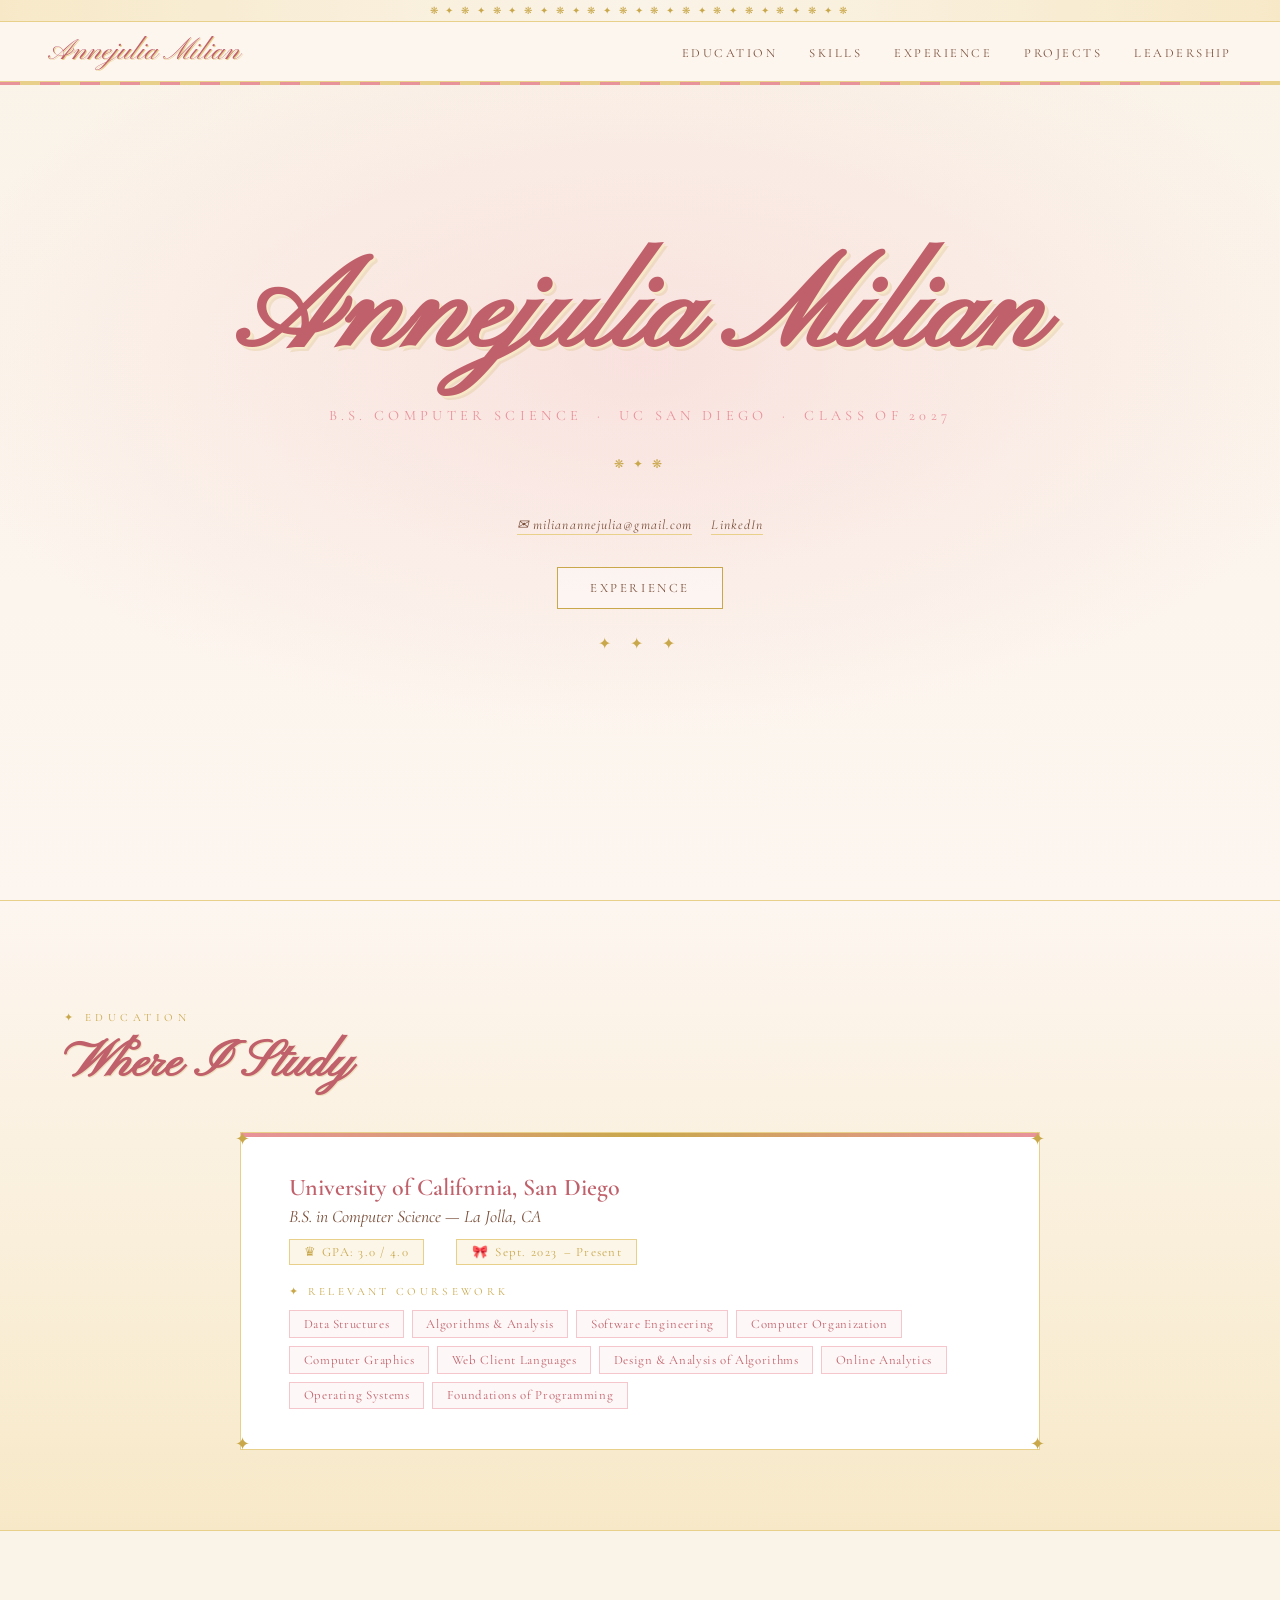
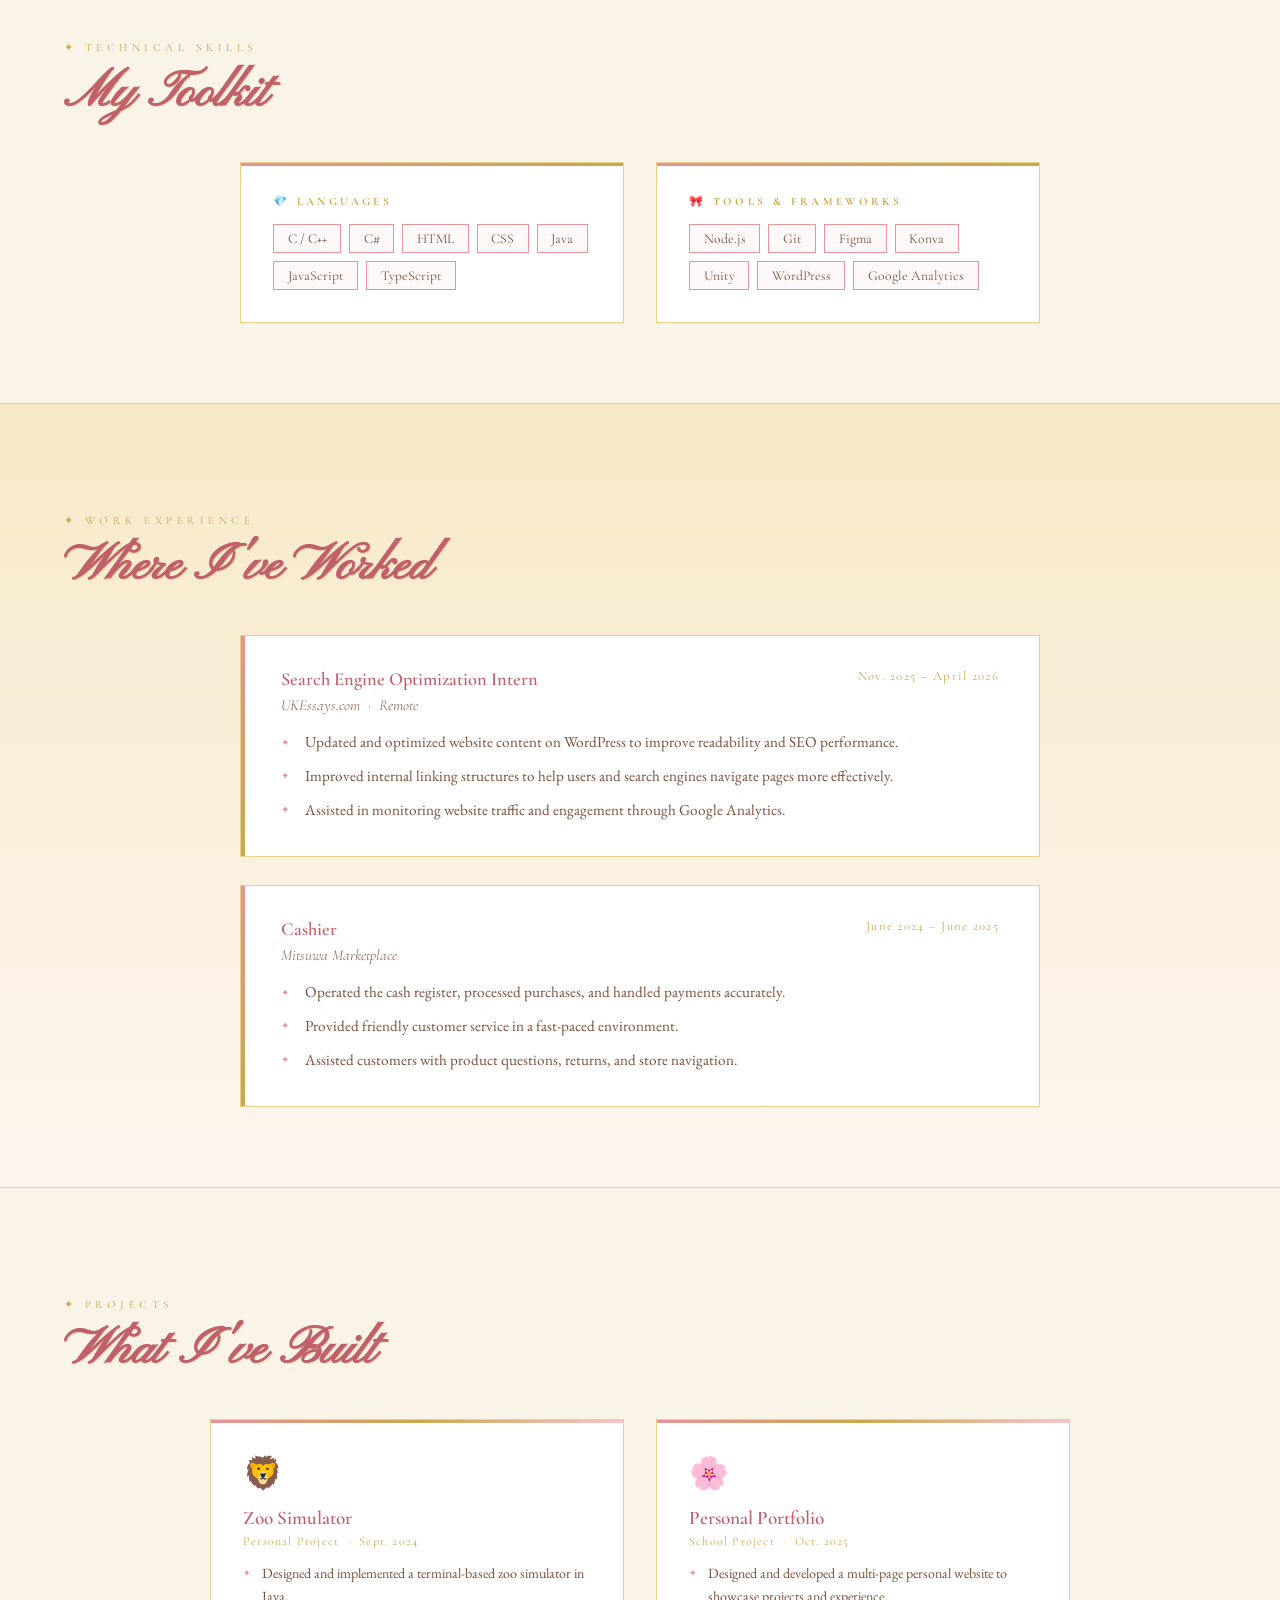
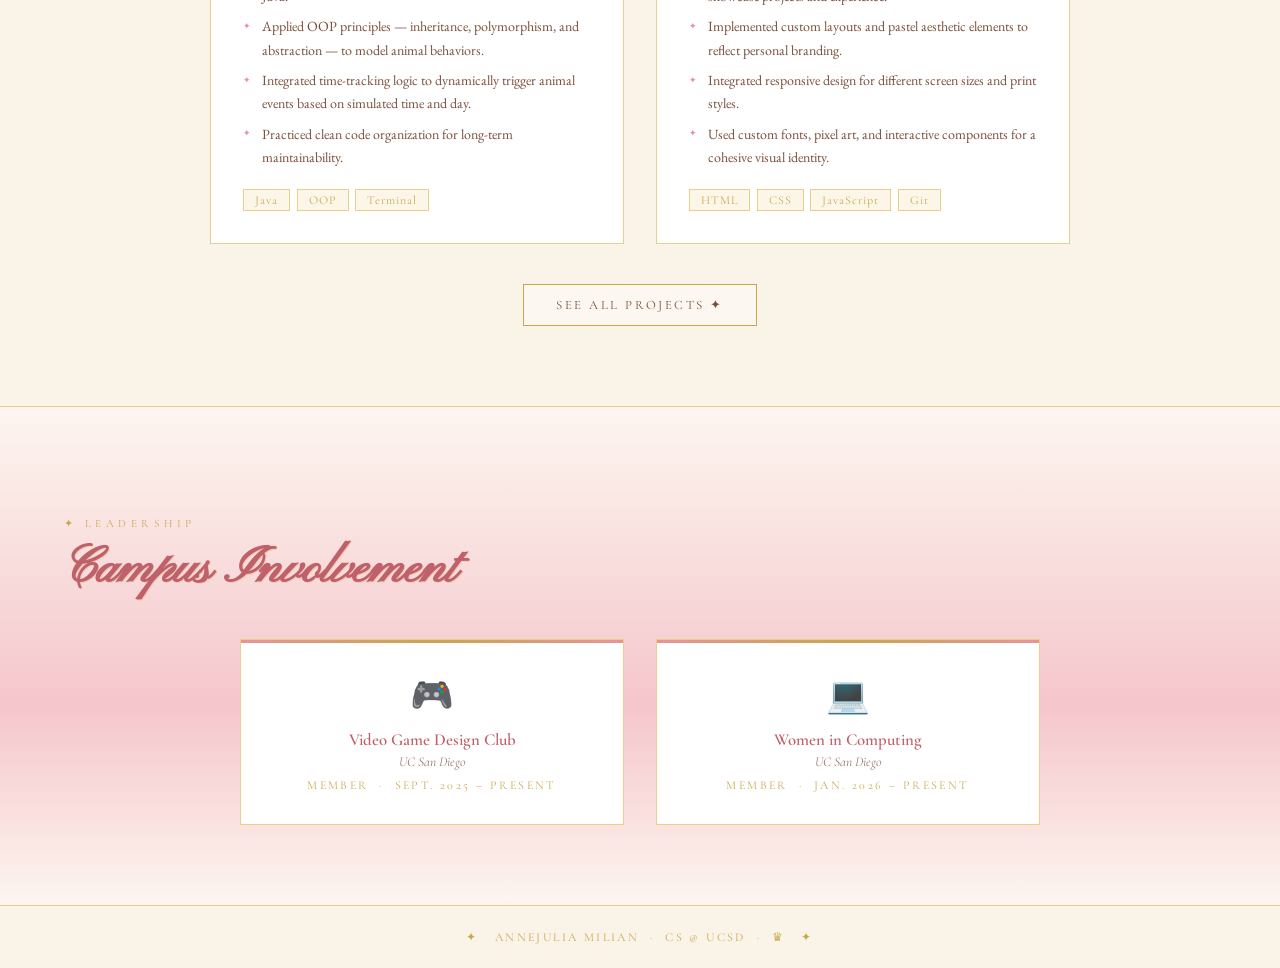
==== commit 1a1f1f32: "added projects page" ====
--- a/index.html
+++ b/index.html
@@ -3,209 +3,238 @@
 <head>
   <meta charset="UTF-8"/>
   <meta name="viewport" content="width=device-width, initial-scale=1.0"/>
-  <title>Annejulia Milian Personal Portfolio</title>
+  <title>Annejulia Milian — Personal Portfolio</title>
+  <meta name="description" content="Personal portfolio of Annejulia Milian, BS Computer Science student at UC San Diego, Class of 2027."/>
   <link href="https://fonts.googleapis.com/css2?family=Cormorant+Garamond:ital,wght@0,300;0,400;0,600;1,300;1,400&family=EB+Garamond:ital,wght@0,400;1,400&family=Pinyon+Script&display=swap" rel="stylesheet"/>
-  <link rel="stylesheet" href="./stylesheet.css">
-  <link rel="icon" type="image/x-icon" href="./favicon.ico">
+  <link rel="stylesheet" href="./stylesheet.css"/>
+  <link rel="icon" type="image/x-icon" href="./favicon.ico"/>
+  <script async src="https://www.googletagmanager.com/gtag/js?id=G-FR966QTL5C"></script>
+  <script>
+    window.dataLayer = window.dataLayer || [];
+    function gtag(){dataLayer.push(arguments);}
+    gtag('js', new Date());
+    gtag('config', 'G-68Z6XDDH7T');
+  </script>
 </head>
 <body>
-  <nav>
-    <a href="#hero" class="nav-logo">Annejulia Milian</a>
-    <ul class="nav-links">
-      <li><a href="#education">Education</a></li>
-      <li><a href="#skills">Skills</a></li>
-      <li><a href="#experience">Experience</a></li>
-      <li><a href="#projects">Projects</a></li>
-      <li><a href="#leadership">Leadership</a></li>
-    </ul>
-  </nav>
-
-  <!-- HERO -->
-  <section id="hero">
-    <h1>Annejulia Milian</h1>
-    <p class="hero-sub">B.S. Computer Science &nbsp;·&nbsp; UC San Diego &nbsp;·&nbsp; Class of 2027</p>
-
-    <div class="hero-divider">
-      <span class="divider-gem">❋ ✦ ❋</span>
-    </div>
-
-    <div class="hero-contact fade-up delay-1">
-      <a href="mailto:milianannejulia@gmail.com">✉ milianannejulia@gmail.com</a>
-      <a href="https://www.linkedin.com/in/annejulia-milian-a82b42223/">LinkedIn</a>
-    </div>
-
-    <div class="nav-cta-row fade-up delay-2">
-      <a href="#projects" class="btn btn-filled">View My Projects</a>
-      <a href="#experience" class="btn btn-outline">Experience</a>
-      <a href="siteInfo.html" class="btn btn-outline">Site Info</a>
-    </div>
-    <div class="ornament" style="margin-top:2.5rem">✦ ✦ ✦</div>
-  </section>
-
-  <!-- EDUCATION -->
-  <section id="education">
-    <p class="section-label fade-up">✦ Education</p>
-    <h2 class="section-title fade-up delay-1">Where I Study</h2>
-    <div class="edu-card fade-up delay-2">
-      <span class="corner tl">✦</span>
-      <span class="corner tr">✦</span>
-      <span class="corner bl">✦</span>
-      <span class="corner br">✦</span>
-      <div class="edu-school">University of California, San Diego</div>
-      <div class="edu-degree">B.S. in Computer Science — La Jolla, CA</div>
-      <div class="edu-meta">
-        <span class="meta-pill">♛ GPA: 3.0 / 4.0</span>
-        <span class="meta-pill">🎀 Sept. 2023 – Present</span>
-      </div>
-      <div class="courses-label">✦ Relevant Coursework</div>
-      <div class="course-tags">
-        <span class="course-tag">Data Structures</span>
-        <span class="course-tag">Algorithms & Analysis</span>
-        <span class="course-tag">Software Engineering</span>
-        <span class="course-tag">Computer Organization</span>
-        <span class="course-tag">Computer Graphics</span>
-        <span class="course-tag">Web Client Languages</span>
-        <span class="course-tag">Design & Analysis of Algorithms</span>
-        <span class="course-tag">Online Analytics</span>
-        <span class="course-tag">Operating Systems</span>
-        <span class="course-tag">Foundations of Programming</span>
-      </div>
-    </div>
-  </section>
-
-  <!-- SKILLS -->
-  <section id="skills">
-    <p class="section-label fade-up">✦ Technical Skills</p>
-    <h2 class="section-title fade-up delay-1">My Toolkit</h2>
-    <div class="skills-grid">
-      <div class="skill-card fade-up delay-1">
-        <div class="skill-card-title">💎 Languages</div>
-        <div class="skill-list">
-          <span class="skill-badge">C / C++</span>
-          <span class="skill-badge">C#</span>
-          <span class="skill-badge">HTML</span>
-          <span class="skill-badge">CSS</span>
-          <span class="skill-badge">Java</span>
-          <span class="skill-badge">JavaScript</span>
-          <span class="skill-badge">TypeScript</span>
-        </div>
-      </div>
-      <div class="skill-card fade-up delay-2">
-        <div class="skill-card-title">🎀 Tools & Frameworks</div>
-        <div class="skill-list">
-          <span class="skill-badge">Node.js</span>
-          <span class="skill-badge">Git</span>
-          <span class="skill-badge">Figma</span>
-          <span class="skill-badge">Konva</span>
-          <span class="skill-badge">Unity</span>
-          <span class="skill-badge">WordPress</span>
-          <span class="skill-badge">Google Analytics</span>
-        </div>
-      </div>
-    </div>
-  </section>
-
-  <!-- EXPERIENCE -->
-  <section id="experience">
-    <p class="section-label fade-up">✦ Work Experience</p>
-    <h2 class="section-title fade-up delay-1">Where I've Worked</h2>
-    <div class="exp-list">
-
-      <div class="exp-card fade-up delay-1">
-        <div class="exp-header">
-          <span class="exp-role">Search Engine Optimization Intern</span>
-          <span class="exp-date">Nov. 2025 – March 2026</span>
-        </div>
-        <div class="exp-company">UKEssays.com &nbsp;·&nbsp; Remote</div>
-        <ul class="exp-bullets">
-          <li>Updated and optimized website content on WordPress to improve readability and SEO performance.</li>
-          <li>Improved internal linking structures to help users and search engines navigate pages more effectively.</li>
-          <li>Assisted in monitoring website traffic and engagement through Google Analytics.</li>
+  <header>
+    <nav aria-label="Primary navigation">
+      <a href="#hero" class="nav-logo">Annejulia Milian</a>
+
+      <button class="nav-toggle" aria-controls="nav-menu" aria-expanded="false" aria-label="Open navigation menu">
+        <span aria-hidden="true"></span>
+        <span aria-hidden="true"></span>
+        <span aria-hidden="true"></span>
+      </button>
+
+      <ul class="nav-links" id="nav-menu" role="list">
+        <li><a href="#education">Education</a></li>
+        <li><a href="#skills">Skills</a></li>
+        <li><a href="#experience">Experience</a></li>
+        <li><a href="#projects">Projects</a></li>
+        <li><a href="#leadership">Leadership</a></li>
+      </ul>
+    </nav>
+  </header>
+
+  <main>
+    <section id="hero" aria-labelledby="hero-name">
+      <h1 id="hero-name">Annejulia Milian</h1>
+      <br>
+      <p class="hero-sub">B.S. Computer Science &nbsp;·&nbsp; UC San Diego &nbsp;·&nbsp; Class of 2027</p>
+
+      <div class="hero-divider" aria-hidden="true">
+        <span class="divider-gem">❋ ✦ ❋</span>
+      </div>
+
+      <address class="hero-contact fade-up delay-1">
+        <a href="mailto:milianannejulia@gmail.com">✉ milianannejulia@gmail.com</a>
+        <a href="https://www.linkedin.com/in/annejulia-milian-a82b42223/" rel="noopener noreferrer" target="_blank">LinkedIn</a>
+      </address>
+
+      <div class="nav-cta-row fade-up delay-2">
+        <a href="#experience" class="btn btn-outline">Experience</a>
+      </div>
+      <p class="ornament fade-up delay-3" aria-hidden="true">✦ ✦ ✦</p>
+    </section>
+    <section id="education" aria-labelledby="edu-heading">
+      <p class="section-label fade-up" aria-hidden="true">✦ Education</p>
+      <h2 class="section-title fade-up delay-1" id="edu-heading">Where I Study</h2>
+
+      <article class="edu-card fade-up delay-2">
+        <span class="corner tl" aria-hidden="true">✦</span>
+        <span class="corner tr" aria-hidden="true">✦</span>
+        <span class="corner bl" aria-hidden="true">✦</span>
+        <span class="corner br" aria-hidden="true">✦</span>
+
+        <h3 class="edu-school">University of California, San Diego</h3>
+        <p class="edu-degree">B.S. in Computer Science — La Jolla, CA</p>
+
+        <ul class="edu-meta" role="list">
+          <li class="meta-pill">♛ GPA: 3.0 / 4.0</li>
+          <li class="meta-pill">🎀 <time datetime="2023-09">Sept. 2023</time> – Present</li>
         </ul>
-      </div>
-
-      <div class="exp-card fade-up delay-2">
-        <div class="exp-header">
-          <span class="exp-role">Cashier</span>
-          <span class="exp-date">June 2024 – June 2025</span>
-        </div>
-        <div class="exp-company">Mitsuwa Marketplace</div>
-        <ul class="exp-bullets">
-          <li>Operated the cash register, processed purchases, and handled payments accurately.</li>
-          <li>Provided friendly customer service in a fast-paced environment.</li>
-          <li>Assisted customers with product questions, returns, and store navigation.</li>
+
+        <p class="courses-label" aria-hidden="true">✦ Relevant Coursework</p>
+        <ul class="course-tags" role="list" aria-label="Relevant coursework">
+          <li class="course-tag">Data Structures</li>
+          <li class="course-tag">Algorithms &amp; Analysis</li>
+          <li class="course-tag">Software Engineering</li>
+          <li class="course-tag">Computer Organization</li>
+          <li class="course-tag">Computer Graphics</li>
+          <li class="course-tag">Web Client Languages</li>
+          <li class="course-tag">Design &amp; Analysis of Algorithms</li>
+          <li class="course-tag">Online Analytics</li>
+          <li class="course-tag">Operating Systems</li>
+          <li class="course-tag">Foundations of Programming</li>
         </ul>
-      </div>
-
-    </div>
-  </section>
-
-  <!-- PROJECTS -->
-  <section id="projects">
-    <p class="section-label fade-up">✦ Projects</p>
-    <h2 class="section-title fade-up delay-1">What I've Built</h2>
-    <div class="proj-grid">
-
-      <div class="proj-card fade-up delay-1">
-        <span class="proj-icon">🦁</span>
-        <div class="proj-title">Zoo Simulator</div>
-        <div class="proj-date">Personal Project &nbsp;·&nbsp; Sept. 2024</div>
-        <ul class="proj-bullets">
-          <li>Designed and implemented a terminal-based zoo simulator in Java.</li>
-          <li>Applied OOP principles — inheritance, polymorphism, and abstraction — to model animal behaviors.</li>
-          <li>Integrated time-tracking logic to dynamically trigger animal events based on simulated time and day.</li>
-          <li>Practiced clean code organization for long-term maintainability.</li>
-        </ul>
-        <div class="proj-tags">
-          <span class="proj-tag">Java</span>
-          <span class="proj-tag">OOP</span>
-          <span class="proj-tag">Terminal</span>
-        </div>
-      </div>
-
-      <div class="proj-card fade-up delay-2">
-        <span class="proj-icon">🌸</span>
-        <div class="proj-title">Personal Portfolio</div>
-        <div class="proj-date">School Project &nbsp;·&nbsp; Oct. 2025</div>
-        <ul class="proj-bullets">
-          <li>Designed and developed a multi-page personal website to showcase projects and experience.</li>
-          <li>Implemented custom layouts and pastel aesthetic elements to reflect personal branding.</li>
-          <li>Integrated responsive design for different screen sizes and print styles.</li>
-          <li>Used custom fonts, pixel art, and interactive components for a cohesive visual identity.</li>
-        </ul>
-        <div class="proj-tags">
-          <span class="proj-tag">HTML</span>
-          <span class="proj-tag">CSS</span>
-          <span class="proj-tag">JavaScript</span>
-          <span class="proj-tag">Git</span>
-        </div>
-      </div>
-
-    </div>
-  </section>
-
-  <!-- LEADERSHIP -->
-  <section id="leadership">
-    <p class="section-label fade-up">✦ Leadership</p>
-    <h2 class="section-title fade-up delay-1">Campus Involvement</h2>
-    <div class="lead-grid">
-
-      <div class="lead-card fade-up delay-1">
-        <span class="lead-icon">🎮</span>
-        <div class="lead-org">Video Game Design Club</div>
-        <div class="lead-school">UC San Diego</div>
-        <div class="lead-role">Member &nbsp;·&nbsp; Sept. 2025 – Present</div>
-      </div>
-
-      <div class="lead-card fade-up delay-2">
-        <span class="lead-icon">💻</span>
-        <div class="lead-org">Women in Computing</div>
-        <div class="lead-school">UC San Diego</div>
-        <div class="lead-role">Member &nbsp;·&nbsp; Jan. 2026 – Present</div>
-      </div>
-
-    </div>
-  </section>
+      </article>
+    </section>
+
+    <!-- SKILLS -->
+    <section id="skills" aria-labelledby="skills-heading">
+      <p class="section-label fade-up" aria-hidden="true">✦ Technical Skills</p>
+      <h2 class="section-title fade-up delay-1" id="skills-heading">My Toolkit</h2>
+
+      <div class="skills-grid">
+        <article class="skill-card fade-up delay-1">
+          <h3 class="skill-card-title">💎 Languages</h3>
+          <ul class="skill-list" role="list">
+            <li class="skill-badge">C / C++</li>
+            <li class="skill-badge">C#</li>
+            <li class="skill-badge">HTML</li>
+            <li class="skill-badge">CSS</li>
+            <li class="skill-badge">Java</li>
+            <li class="skill-badge">JavaScript</li>
+            <li class="skill-badge">TypeScript</li>
+          </ul>
+        </article>
+
+        <article class="skill-card fade-up delay-2">
+          <h3 class="skill-card-title">🎀 Tools &amp; Frameworks</h3>
+          <ul class="skill-list" role="list">
+            <li class="skill-badge">Node.js</li>
+            <li class="skill-badge">Git</li>
+            <li class="skill-badge">Figma</li>
+            <li class="skill-badge">Konva</li>
+            <li class="skill-badge">Unity</li>
+            <li class="skill-badge">WordPress</li>
+            <li class="skill-badge">Google Analytics</li>
+          </ul>
+        </article>
+      </div>
+    </section>
+
+    <!-- EXPERIENCE -->
+    <section id="experience" aria-labelledby="exp-heading">
+      <p class="section-label fade-up" aria-hidden="true">✦ Work Experience</p>
+      <h2 class="section-title fade-up delay-1" id="exp-heading">Where I've Worked</h2>
+
+      <div class="exp-list">
+
+        <article class="exp-card fade-up delay-1">
+          <header class="exp-header">
+            <h3 class="exp-role">Search Engine Optimization Intern</h3>
+            <p class="exp-date"><time datetime="2025-11">Nov. 2025</time> – <time datetime="2026-03">April 2026</time></p>
+          </header>
+          <p class="exp-company">UKEssays.com &nbsp;·&nbsp; Remote</p>
+          <ul class="exp-bullets">
+            <li>Updated and optimized website content on WordPress to improve readability and SEO performance.</li>
+            <li>Improved internal linking structures to help users and search engines navigate pages more effectively.</li>
+            <li>Assisted in monitoring website traffic and engagement through Google Analytics.</li>
+          </ul>
+        </article>
+
+        <article class="exp-card fade-up delay-2">
+          <header class="exp-header">
+            <h3 class="exp-role">Cashier</h3>
+            <p class="exp-date"><time datetime="2024-06">June 2024</time> – <time datetime="2025-06">June 2025</time></p>
+          </header>
+          <p class="exp-company">Mitsuwa Marketplace</p>
+          <ul class="exp-bullets">
+            <li>Operated the cash register, processed purchases, and handled payments accurately.</li>
+            <li>Provided friendly customer service in a fast-paced environment.</li>
+            <li>Assisted customers with product questions, returns, and store navigation.</li>
+          </ul>
+        </article>
+
+      </div>
+    </section>
+
+    <!-- PROJECTS -->
+    <section id="projects" aria-labelledby="proj-heading">
+      <p class="section-label fade-up" aria-hidden="true">✦ Projects</p>
+      <h2 class="section-title fade-up delay-1" id="proj-heading">What I've Built</h2>
+
+      <div class="proj-grid">
+
+        <article class="proj-card fade-up delay-1">
+          <span class="proj-icon" aria-hidden="true">🦁</span>
+          <h3 class="proj-title">Zoo Simulator</h3>
+          <p class="proj-date">Personal Project &nbsp;·&nbsp; <time datetime="2024-09">Sept. 2024</time></p>
+          <ul class="proj-bullets">
+            <li>Designed and implemented a terminal-based zoo simulator in Java.</li>
+            <li>Applied OOP principles — inheritance, polymorphism, and abstraction — to model animal behaviors.</li>
+            <li>Integrated time-tracking logic to dynamically trigger animal events based on simulated time and day.</li>
+            <li>Practiced clean code organization for long-term maintainability.</li>
+          </ul>
+          <ul class="proj-tags" role="list" aria-label="Technologies used">
+            <li class="proj-tag">Java</li>
+            <li class="proj-tag">OOP</li>
+            <li class="proj-tag">Terminal</li>
+          </ul>
+        </article>
+
+        <article class="proj-card fade-up delay-2">
+          <span class="proj-icon" aria-hidden="true">🌸</span>
+          <h3 class="proj-title">Personal Portfolio</h3>
+          <p class="proj-date">School Project &nbsp;·&nbsp; <time datetime="2025-10">Oct. 2025</time></p>
+          <ul class="proj-bullets">
+            <li>Designed and developed a multi-page personal website to showcase projects and experience.</li>
+            <li>Implemented custom layouts and pastel aesthetic elements to reflect personal branding.</li>
+            <li>Integrated responsive design for different screen sizes and print styles.</li>
+            <li>Used custom fonts, pixel art, and interactive components for a cohesive visual identity.</li>
+          </ul>
+          <ul class="proj-tags" role="list" aria-label="Technologies used">
+            <li class="proj-tag">HTML</li>
+            <li class="proj-tag">CSS</li>
+            <li class="proj-tag">JavaScript</li>
+            <li class="proj-tag">Git</li>
+          </ul>
+        </article>
+
+      </div>
+
+      <div class="proj-more-cta fade-up delay-3">
+        <a href="./projects.html" class="btn btn-outline">See All Projects ✦</a>
+      </div>
+    </section>
+
+    <!-- LEADERSHIP -->
+    <section id="leadership" aria-labelledby="lead-heading">
+      <p class="section-label fade-up" aria-hidden="true">✦ Leadership</p>
+      <h2 class="section-title fade-up delay-1" id="lead-heading">Campus Involvement</h2>
+
+      <div class="lead-grid">
+
+        <article class="lead-card fade-up delay-1">
+          <span class="lead-icon" aria-hidden="true">🎮</span>
+          <h3 class="lead-org">Video Game Design Club</h3>
+          <p class="lead-school">UC San Diego</p>
+          <p class="lead-role">Member &nbsp;·&nbsp; <time datetime="2025-09">Sept. 2025</time> – Present</p>
+        </article>
+
+        <article class="lead-card fade-up delay-2">
+          <span class="lead-icon" aria-hidden="true">💻</span>
+          <h3 class="lead-org">Women in Computing</h3>
+          <p class="lead-school">UC San Diego</p>
+          <p class="lead-role">Member &nbsp;·&nbsp; <time datetime="2026-01">Jan. 2026</time> – Present</p>
+        </article>
+
+      </div>
+    </section>
+
+  </main>
 
   <footer>
     <p>✦ &nbsp; Annejulia Milian &nbsp;·&nbsp; CS @ UCSD &nbsp;·&nbsp; ♛ &nbsp; ✦</p>
@@ -222,6 +251,23 @@
     }, { threshold: 0.12 });
 
     document.querySelectorAll('.fade-up').forEach(el => observer.observe(el));
+
+    // Mobile nav toggle
+    const toggle = document.querySelector('.nav-toggle');
+    const menu = document.getElementById('nav-menu');
+    if (toggle && menu) {
+      toggle.addEventListener('click', () => {
+        const open = toggle.getAttribute('aria-expanded') === 'true';
+        toggle.setAttribute('aria-expanded', String(!open));
+        menu.classList.toggle('nav-open');
+      });
+      menu.querySelectorAll('a').forEach(link => {
+        link.addEventListener('click', () => {
+          toggle.setAttribute('aria-expanded', 'false');
+          menu.classList.remove('nav-open');
+        });
+      });
+    }
   </script>
 </body>
 </html>
--- a/stylesheet.css
+++ b/stylesheet.css
@@ -1,4 +1,4 @@
-    :root {
+:root {
       --blush: #f5c6cb;
       --rose: #e8929a;
       --deep-rose: #c0606a;
@@ -700,4 +700,397 @@
     .fade-up { opacity:0; animation: fadeUp 0.8s ease forwards; animation-play-state: paused; }
     .delay-1 { animation-delay: 0.15s; }
     .delay-2 { animation-delay: 0.3s; }
-    .delay-3 { animation-delay: 0.45s; }+    .delay-3 { animation-delay: 0.45s; }
+    /* ── VISUALLY HIDDEN (accessible labels) ── */
+    .visually-hidden {
+      position: absolute;
+      width: 1px; height: 1px;
+      padding: 0; margin: -1px;
+      overflow: hidden;
+      clip: rect(0,0,0,0);
+      white-space: nowrap;
+      border: 0;
+    }
+
+    /* ── edu-meta / course-tags as lists ── */
+    .edu-meta {
+      list-style: none;
+      display: flex;
+      gap: 2rem;
+      margin: 0.75rem 0 1.25rem;
+      flex-wrap: wrap;
+      padding: 0;
+    }
+
+    .course-tags {
+      list-style: none;
+      display: flex;
+      flex-wrap: wrap;
+      gap: 0.5rem;
+      padding: 0;
+    }
+
+    .proj-tags {
+      list-style: none;
+      display: flex;
+      flex-wrap: wrap;
+      gap: 0.4rem;
+      padding: 0;
+    }
+
+    .skill-list {
+      list-style: none;
+      display: flex;
+      flex-wrap: wrap;
+      gap: 0.5rem;
+      padding: 0;
+    }
+
+    /* ── NAV HIGHLIGHT LINK ── */
+    .nav-link-highlight {
+      color: var(--deep-rose) !important;
+      font-weight: 600;
+    }
+
+    /* ── PROJECTS CTA ROW ── */
+    .proj-more-cta {
+      text-align: center;
+      margin-top: 2.5rem;
+    }
+
+    /* ── MOBILE NAV TOGGLE ── */
+    .nav-toggle {
+      display: none;
+      flex-direction: column;
+      justify-content: center;
+      gap: 5px;
+      background: none;
+      border: none;
+      cursor: pointer;
+      padding: 4px;
+    }
+
+    .nav-toggle span {
+      display: block;
+      width: 22px;
+      height: 1.5px;
+      background: var(--deep-rose);
+      transition: transform 0.3s, opacity 0.3s;
+    }
+
+    /* ── PROJECTS.HTML PAGE STYLES ── */
+
+    /* Page-level hero banner for projects.html */
+    .page-hero {
+      min-height: 38vh;
+      display: flex;
+      flex-direction: column;
+      justify-content: center;
+      align-items: center;
+      text-align: center;
+      padding: 120px 5vw 3rem;
+      background:
+        radial-gradient(ellipse 80% 60% at 50% 40%, rgba(245,198,203,0.4) 0%, transparent 70%),
+        linear-gradient(180deg, var(--ivory) 0%, var(--cream) 100%);
+      position: relative;
+      z-index: 2;
+    }
+
+    .page-hero h1 {
+      font-size: clamp(3rem, 7vw, 6rem);
+      animation: none; /* handled by fade-up if needed */
+    }
+
+    .page-hero .hero-sub {
+      margin-top: 0.5rem;
+    }
+
+    /* Back navigation link */
+    .back-link {
+      display: inline-flex;
+      align-items: center;
+      gap: 0.4rem;
+      font-family: 'Cormorant Garamond', serif;
+      font-size: 0.8rem;
+      letter-spacing: 0.2em;
+      text-transform: uppercase;
+      color: var(--brown);
+      text-decoration: none;
+      border-bottom: 1px solid var(--gold-light);
+      padding-bottom: 1px;
+      transition: color 0.2s, border-color 0.2s;
+      margin-top: 1.5rem;
+    }
+
+    .back-link:hover { color: var(--deep-rose); border-color: var(--rose); }
+
+    /* Projects page main content area */
+    .projects-page-main {
+      position: relative;
+      z-index: 2;
+      padding: 3rem 5vw 6rem;
+      max-width: 900px;
+      margin: 0 auto;
+    }
+
+    /* Individual project entry on projects.html */
+    .proj-entry {
+      background: white;
+      border: 1px solid var(--gold-light);
+      padding: 2.5rem 3rem;
+      margin-bottom: 2.5rem;
+      position: relative;
+      transition: box-shadow 0.3s;
+    }
+
+    .proj-entry:hover {
+      box-shadow: 0 8px 32px rgba(232,146,154,0.15);
+    }
+
+    .proj-entry::before {
+      content: '';
+      position: absolute;
+      top: 0; left: 0; right: 0;
+      height: 3px;
+      background: linear-gradient(90deg, var(--rose), var(--gold), var(--blush));
+    }
+
+    .proj-entry-header {
+      margin-bottom: 1.25rem;
+    }
+
+    .proj-entry-title {
+      font-family: 'Cormorant Garamond', serif;
+      font-size: 1.4rem;
+      font-weight: 600;
+      color: var(--deep-rose);
+      margin-bottom: 0.3rem;
+    }
+
+    .proj-entry-title a {
+      color: inherit;
+      text-decoration: none;
+      border-bottom: 1px solid var(--gold-light);
+      transition: border-color 0.2s, color 0.2s;
+    }
+
+    .proj-entry-title a:hover {
+      color: var(--rose);
+      border-color: var(--rose);
+    }
+
+    .proj-entry-meta {
+      display: flex;
+      flex-wrap: wrap;
+      gap: 0.75rem;
+      align-items: center;
+      margin-top: 0.5rem;
+    }
+
+    .proj-entry-date {
+      font-family: 'Cormorant Garamond', serif;
+      font-size: 0.8rem;
+      letter-spacing: 0.1em;
+      color: var(--gold);
+    }
+
+    .proj-entry-tech {
+      font-family: 'Cormorant Garamond', serif;
+      font-style: italic;
+      font-size: 0.85rem;
+      color: var(--brown);
+      opacity: 0.8;
+    }
+
+    .proj-entry-desc {
+      font-size: 0.95rem;
+      line-height: 1.75;
+      color: var(--brown);
+      margin-bottom: 1.25rem;
+    }
+
+    .proj-entry-role-label {
+      font-family: 'Cormorant Garamond', serif;
+      font-size: 0.7rem;
+      letter-spacing: 0.3em;
+      text-transform: uppercase;
+      color: var(--gold);
+      margin-bottom: 0.6rem;
+    }
+
+    .proj-entry-bullets {
+      list-style: none;
+      padding: 0;
+      display: flex;
+      flex-direction: column;
+      gap: 0.5rem;
+    }
+
+    .proj-entry-bullets li {
+      font-size: 0.92rem;
+      line-height: 1.7;
+      padding-left: 1.5rem;
+      position: relative;
+      color: var(--brown);
+    }
+
+    .proj-entry-bullets li::before {
+      content: '✦';
+      position: absolute;
+      left: 0;
+      color: var(--rose);
+      font-size: 0.55rem;
+      top: 0.48em;
+    }
+
+    .proj-entry hr {
+      display: none; /* replaced by card spacing */
+    }
+
+    /* Nav for projects.html (same as main nav but with back link) */
+    .projects-nav-back {
+      font-family: 'Cormorant Garamond', serif;
+      font-size: 0.78rem;
+      letter-spacing: 0.2em;
+      text-transform: uppercase;
+      color: var(--brown);
+      text-decoration: none;
+      transition: color 0.3s;
+    }
+    .projects-nav-back:hover { color: var(--deep-rose); }
+
+    /* ── RESPONSIVE ── */
+    @media (max-width: 700px) {
+      .nav-toggle { display: flex; }
+
+      .nav-links {
+        display: none;
+        flex-direction: column;
+        position: absolute;
+        top: 100%;
+        left: 0; right: 0;
+        background: rgba(253,246,240,0.98);
+        border-bottom: 1px solid var(--gold-light);
+        padding: 1.25rem 2rem 1.5rem;
+        gap: 1rem;
+        z-index: 99;
+      }
+
+      .nav-links.nav-open { display: flex; }
+
+      .skills-grid,
+      .proj-grid,
+      .lead-grid {
+        grid-template-columns: 1fr;
+      }
+
+      section { padding: 90px 1.25rem 3rem; }
+
+      .edu-card { padding: 1.75rem 1.5rem; }
+
+      .exp-card { padding: 1.5rem 1.5rem; }
+
+      .proj-entry { padding: 1.75rem 1.5rem; }
+
+      .exp-header { flex-direction: column; gap: 0.2rem; }
+
+      .projects-page-main { padding: 2rem 1.25rem 4rem; }
+    }
+
+    /* ── REDUCED MOTION ── */
+    @media (prefers-reduced-motion: reduce) {
+      *, *::before, *::after {
+        animation-duration: 0.01ms !important;
+        animation-iteration-count: 1 !important;
+        transition-duration: 0.01ms !important;
+      }
+
+      .fade-up {
+        opacity: 1 !important;
+        animation: none !important;
+      }
+
+      .pearl { display: none; }
+    }
+
+    /* ── PRINT ── */
+    @media print {
+      nav, header, footer, .pearl, body::before, body::after,
+      .nav-cta-row, .proj-more-cta, .ornament { display: none !important; }
+
+      body { background: white; color: black; font-size: 11pt; }
+
+      section { padding: 1rem 0; border-top: 1px solid #ccc; }
+
+      a { color: black; text-decoration: underline; }
+
+      .edu-card, .exp-card, .proj-card, .lead-card, .skill-card, .proj-entry {
+        border: 1px solid #ccc;
+        box-shadow: none;
+        page-break-inside: avoid;
+      }
+    }
+
+    /* ── FILTER BAR (projects.html) ── */
+    .filter-bar {
+      display: flex;
+      flex-wrap: wrap;
+      gap: 0.6rem;
+      justify-content: center;
+      padding: 0 5vw 2.5rem;
+      position: relative;
+      z-index: 2;
+    }
+
+    .filter-btn {
+      font-family: 'Cormorant Garamond', serif;
+      font-size: 0.78rem;
+      letter-spacing: 0.18em;
+      text-transform: uppercase;
+      color: var(--brown);
+      background: rgba(255,255,255,0.5);
+      border: 1px solid var(--gold-light);
+      padding: 0.4rem 1.1rem;
+      cursor: pointer;
+      transition: background 0.2s, color 0.2s, border-color 0.2s;
+    }
+
+    .filter-btn:hover {
+      background: var(--champagne);
+      border-color: var(--gold);
+      color: var(--deep-rose);
+    }
+
+    .filter-btn.active {
+      background: linear-gradient(135deg, var(--rose), var(--deep-rose));
+      color: white;
+      border-color: transparent;
+    }
+
+    /* ── FILTER EMPTY MESSAGE ── */
+    .filter-empty {
+      text-align: center;
+      font-family: 'Cormorant Garamond', serif;
+      font-style: italic;
+      font-size: 1rem;
+      color: var(--brown);
+      opacity: 0.7;
+      padding: 2rem 5vw 4rem;
+      position: relative;
+      z-index: 2;
+    }
+
+    .filter-reset-inline {
+      background: none;
+      border: none;
+      border-bottom: 1px solid var(--gold-light);
+      font-family: 'Cormorant Garamond', serif;
+      font-style: italic;
+      font-size: 1rem;
+      color: var(--deep-rose);
+      cursor: pointer;
+      padding: 0;
+      transition: border-color 0.2s;
+    }
+
+    .filter-reset-inline:hover { border-color: var(--rose); }
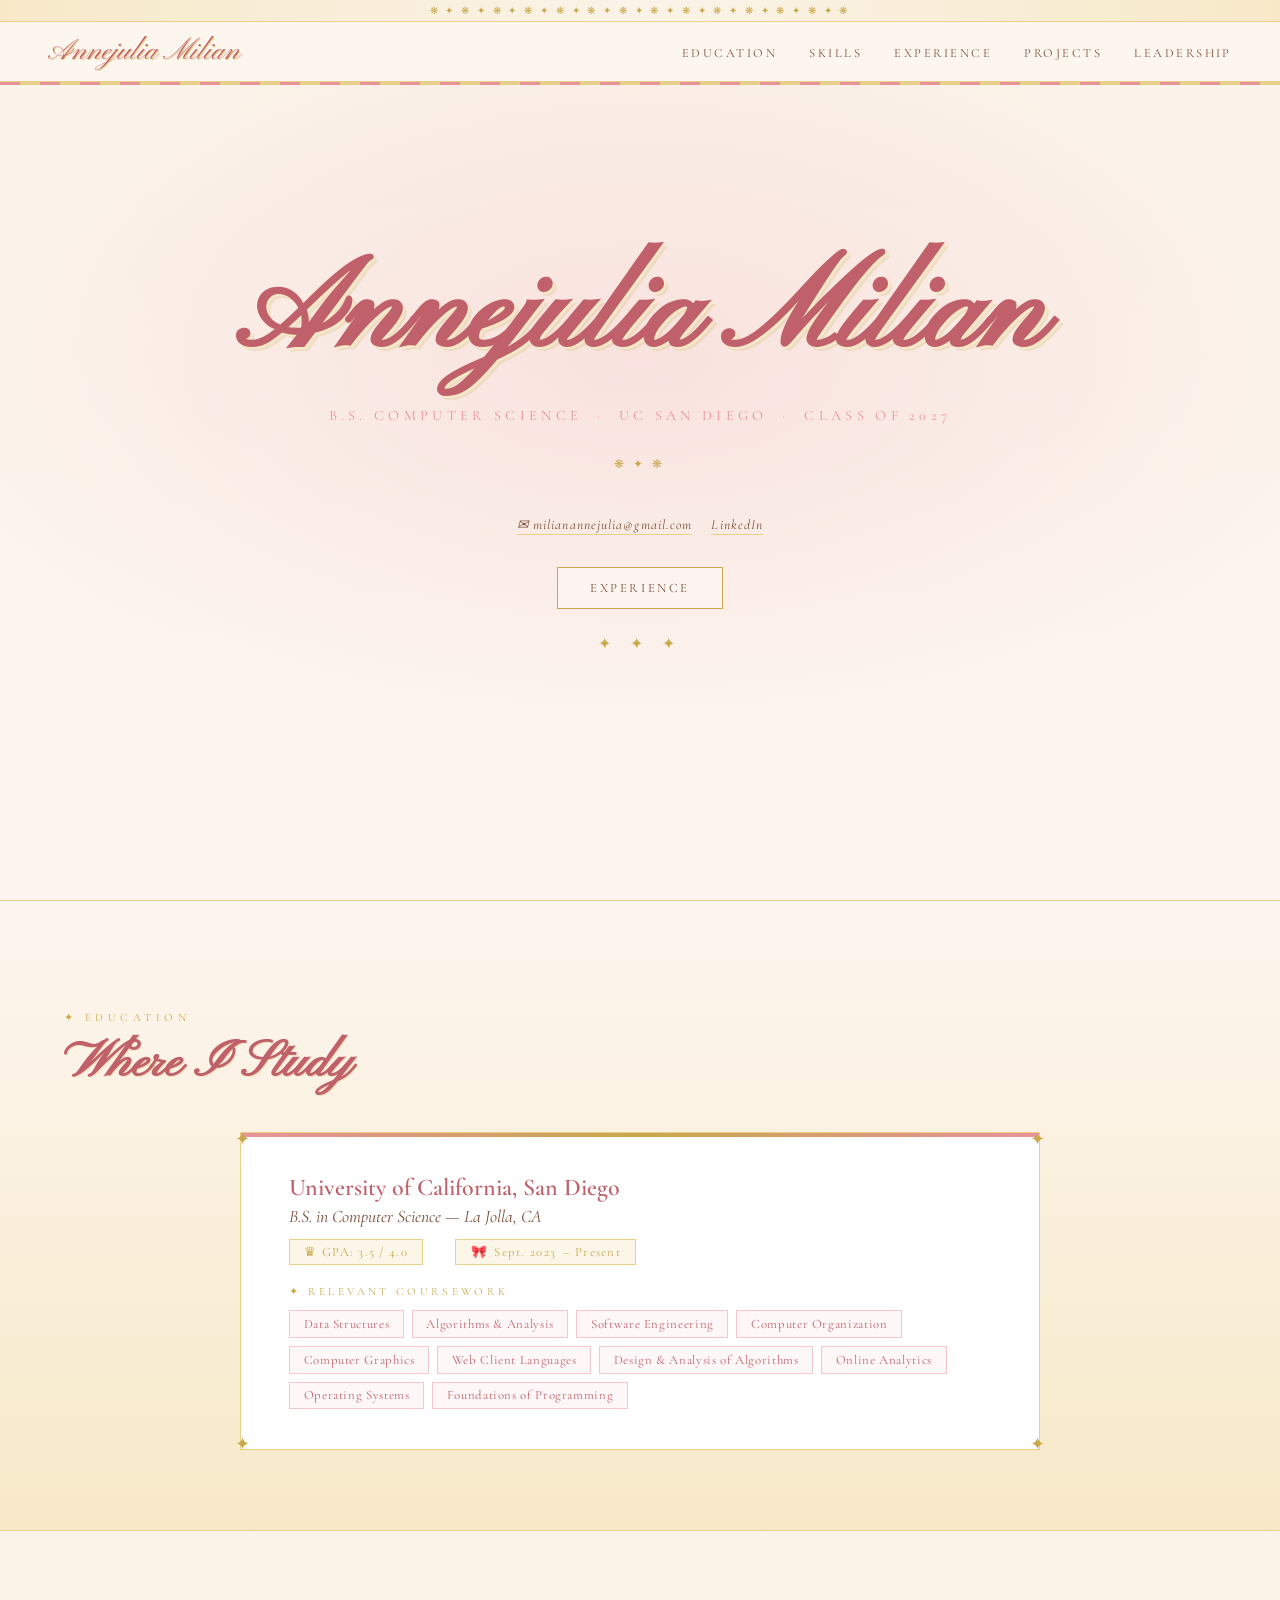
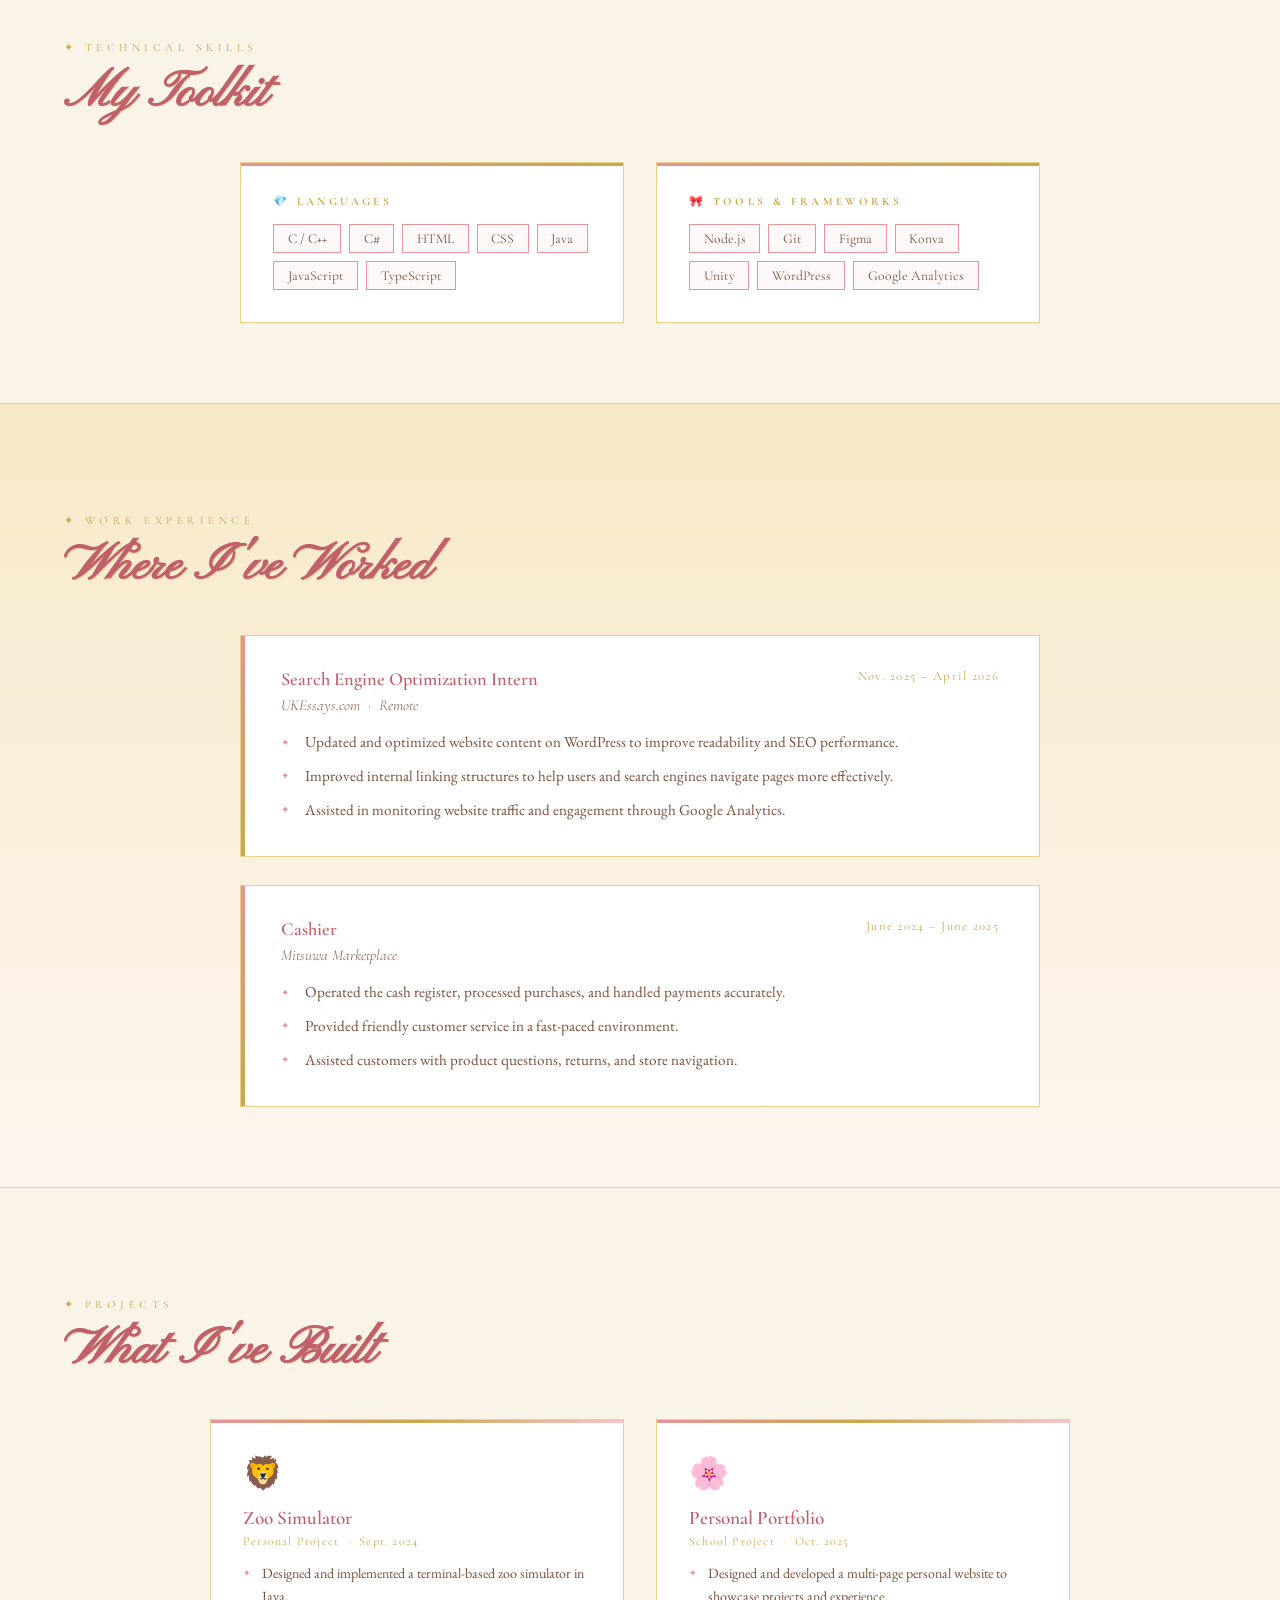
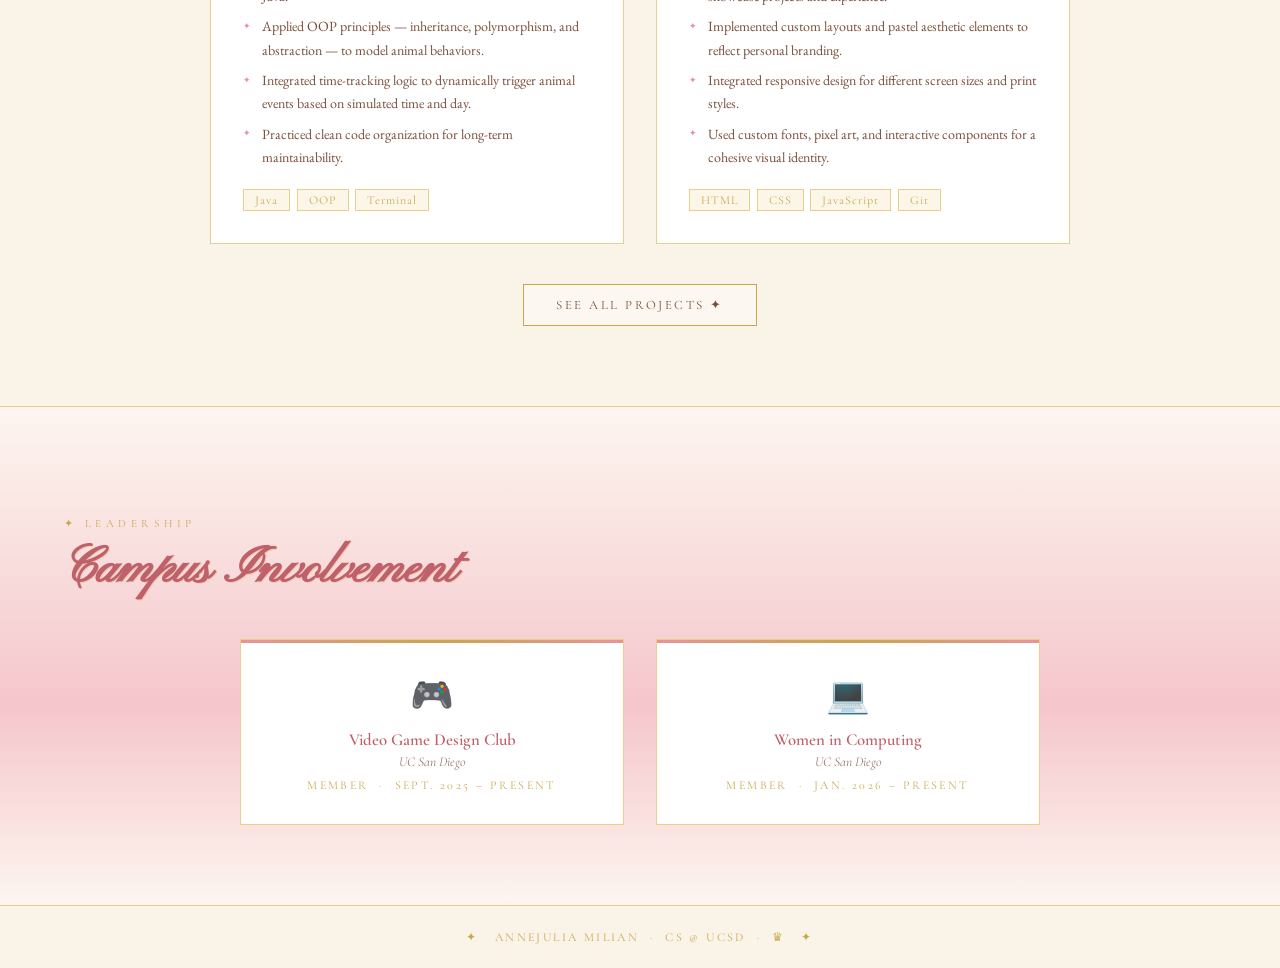
==== commit 668b5670: "fixed index page" ====
--- a/index.html
+++ b/index.html
@@ -71,7 +71,7 @@
         <p class="edu-degree">B.S. in Computer Science — La Jolla, CA</p>
 
         <ul class="edu-meta" role="list">
-          <li class="meta-pill">♛ GPA: 3.0 / 4.0</li>
+          <li class="meta-pill">♛ GPA: 3.5 / 4.0</li>
           <li class="meta-pill">🎀 <time datetime="2023-09">Sept. 2023</time> – Present</li>
         </ul>
 
